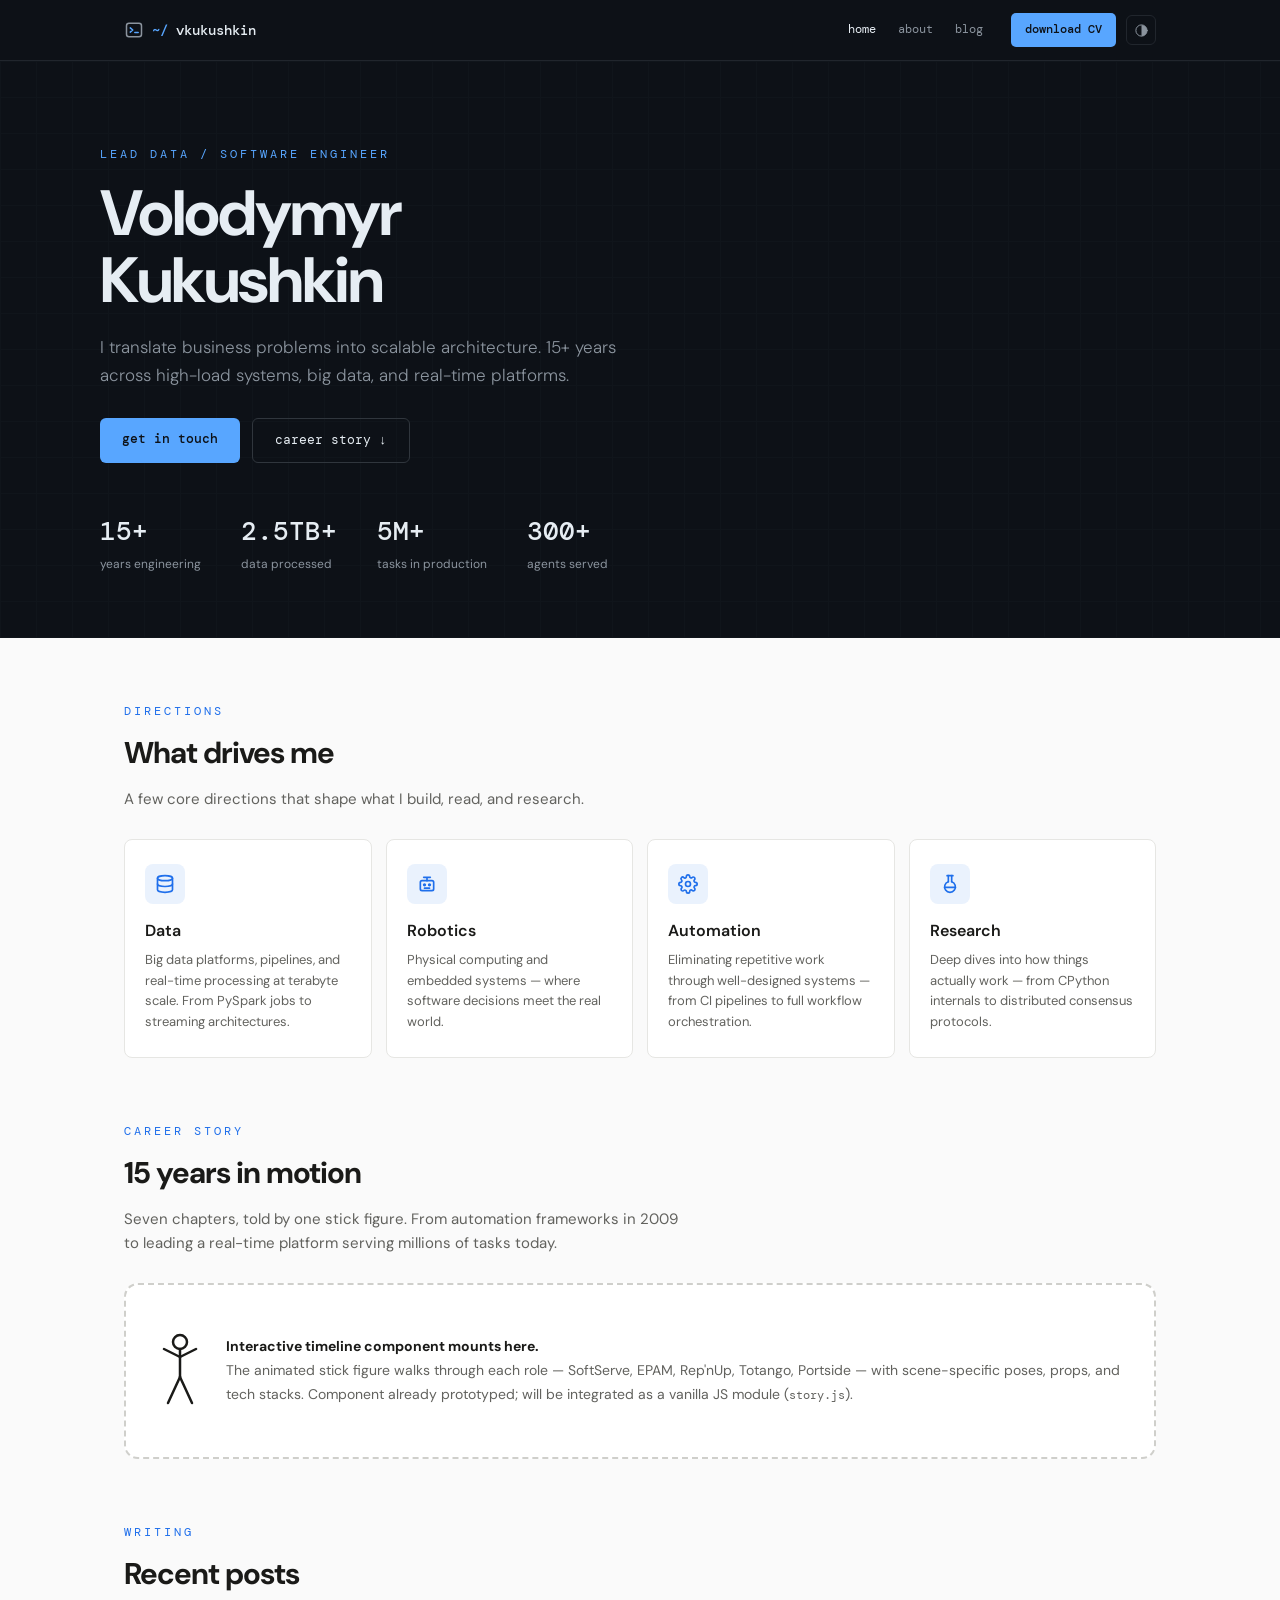
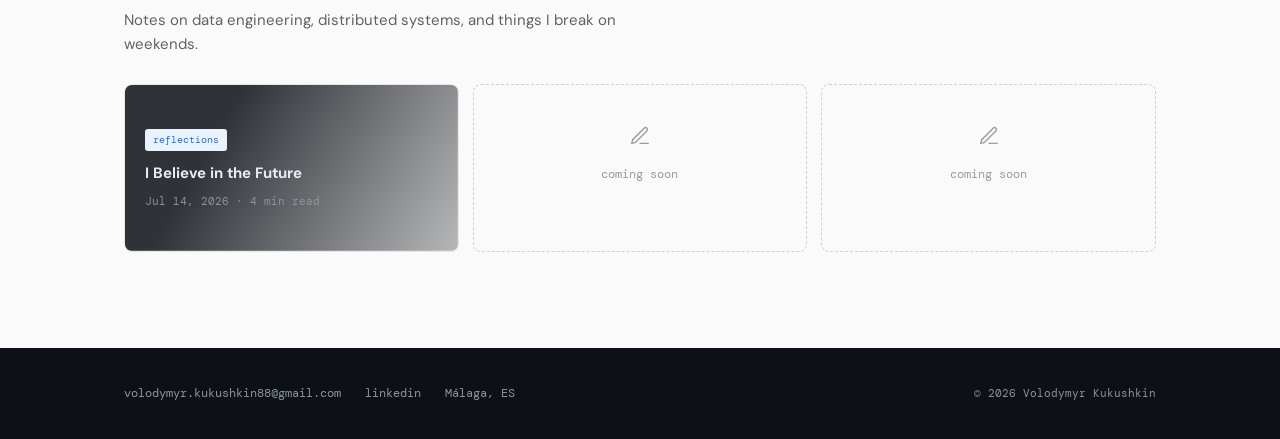
==== index.html @ 507f5af5 "make theme changing dynamical" ====
<!DOCTYPE html>
<html lang="en">
<head>
<meta charset="UTF-8">
<meta name="viewport" content="width=device-width, initial-scale=1.0">
<script src="theme.js"></script>
<title>Volodymyr Kukushkin — Lead Data / Software Engineer</title>
<meta name="description" content="Lead Data / Software Engineer. 15+ years across high-load systems, big data, and real-time platforms. Málaga, Spain.">
<link rel="preconnect" href="https://fonts.googleapis.com">
<link rel="preconnect" href="https://fonts.gstatic.com" crossorigin>
<link href="https://fonts.googleapis.com/css2?family=DM+Mono:wght@400;500&family=DM+Sans:wght@300;400;500;600;700&display=swap" rel="stylesheet">
<link rel="stylesheet" href="styles.css">
</head>
<body>

<nav class="nav">
  <div class="container nav-inner">
    <a class="logo" href="index.html">
      <svg class="logo-mark" width="20" height="20" viewBox="0 0 24 24" fill="none" stroke="currentColor" stroke-width="1.8" stroke-linecap="round" stroke-linejoin="round">
        <rect x="3" y="4" width="18" height="16" rx="3"/>
        <path d="M7.5 9.5l3 2.5-3 2.5"/>
        <path d="M13 15h4"/>
      </svg>
      <span class="tilde">~/</span>vkukushkin</a>
    <div class="nav-links">
      <a href="index.html" class="active">home</a>
      <a href="about.html">about</a>
      <a href="blog/index.html">blog</a>
    </div>
    <div class="nav-end">
      <a class="nav-cta" href="assets/Volodymyr_Kukushkin_CV.pdf" download>download CV</a>
      <button class="theme-toggle" id="themeToggle" type="button" aria-label="Toggle color theme" title="Switch theme">
        <svg width="15" height="15" viewBox="0 0 24 24" fill="none" stroke="currentColor" stroke-width="1.6" stroke-linecap="round" stroke-linejoin="round"><circle cx="12" cy="12" r="9"/><path d="M12 3a9 9 0 0 1 0 18z" fill="currentColor" stroke="none"/></svg>
      </button>
    </div>
  </div>
</nav>

<header class="hero">
  <div class="container hero-inner">
    <div class="hero-kicker">LEAD DATA / SOFTWARE ENGINEER</div>
    <h1>Volodymyr<br>Kukushkin</h1>
    <p class="thesis">I translate business problems into scalable architecture. 15+ years across high-load systems, big data, and real-time platforms.</p>
    <div class="hero-ctas">
      <a class="btn btn-primary" href="mailto:volodymyr.kukushkin88@gmail.com">get in touch</a>
      <a class="btn btn-ghost" href="#story">career story ↓</a>
    </div>
    <div class="hero-stats">
      <div class="stat"><div class="n">15+</div><div class="l">years engineering</div></div>
      <div class="stat"><div class="n">2.5TB+</div><div class="l">data processed</div></div>
      <div class="stat"><div class="n">5M+</div><div class="l">tasks in production</div></div>
      <div class="stat"><div class="n">300+</div><div class="l">agents served</div></div>
    </div>
  </div>
</header>

<section class="section">
  <div class="container">
    <div class="kicker reveal">DIRECTIONS</div>
    <h2 class="reveal">What drives me</h2>
    <p class="lede reveal">A few core directions that shape what I build, read, and research.</p>
    <div class="grid">
      <div class="card reveal">
        <div class="icon">
          <svg width="20" height="20" viewBox="0 0 24 24" fill="none" stroke="currentColor" stroke-width="2" stroke-linecap="round" stroke-linejoin="round"><ellipse cx="12" cy="5" rx="9" ry="3"/><path d="M3 5v14a9 3 0 0 0 18 0V5"/><path d="M3 12a9 3 0 0 0 18 0"/></svg>
        </div>
        <h3>Data</h3>
        <p>Big data platforms, pipelines, and real-time processing at terabyte scale. From PySpark jobs to streaming architectures.</p>
      </div>
      <div class="card reveal">
        <div class="icon">
          <svg width="20" height="20" viewBox="0 0 24 24" fill="none" stroke="currentColor" stroke-width="2" stroke-linecap="round" stroke-linejoin="round"><rect x="4" y="8" width="16" height="12" rx="2"/><path d="M12 8V4M8 4h8"/><circle cx="9" cy="13" r="1"/><circle cx="15" cy="13" r="1"/><path d="M9 17h6"/></svg>
        </div>
        <h3>Robotics</h3>
        <p>Physical computing and embedded systems — where software decisions meet the real world.</p>
      </div>
      <div class="card reveal">
        <div class="icon">
          <svg width="20" height="20" viewBox="0 0 24 24" fill="none" stroke="currentColor" stroke-width="2" stroke-linecap="round" stroke-linejoin="round"><circle cx="12" cy="12" r="3"/><path d="M19.4 15a1.65 1.65 0 0 0 .33 1.82l.06.06a2 2 0 1 1-2.83 2.83l-.06-.06a1.65 1.65 0 0 0-1.82-.33 1.65 1.65 0 0 0-1 1.51V21a2 2 0 1 1-4 0v-.09A1.65 1.65 0 0 0 9 19.4a1.65 1.65 0 0 0-1.82.33l-.06.06a2 2 0 1 1-2.83-2.83l.06-.06a1.65 1.65 0 0 0 .33-1.82 1.65 1.65 0 0 0-1.51-1H3a2 2 0 1 1 0-4h.09A1.65 1.65 0 0 0 4.6 9a1.65 1.65 0 0 0-.33-1.82l-.06-.06a2 2 0 1 1 2.83-2.83l.06.06a1.65 1.65 0 0 0 1.82.33H9a1.65 1.65 0 0 0 1-1.51V3a2 2 0 1 1 4 0v.09a1.65 1.65 0 0 0 1 1.51 1.65 1.65 0 0 0 1.82-.33l.06-.06a2 2 0 1 1 2.83 2.83l-.06.06a1.65 1.65 0 0 0-.33 1.82V9a1.65 1.65 0 0 0 1.51 1H21a2 2 0 1 1 0 4h-.09a1.65 1.65 0 0 0-1.51 1z"/></svg>
        </div>
        <h3>Automation</h3>
        <p>Eliminating repetitive work through well-designed systems — from CI pipelines to full workflow orchestration.</p>
      </div>
      <div class="card reveal">
        <div class="icon">
          <svg width="20" height="20" viewBox="0 0 24 24" fill="none" stroke="currentColor" stroke-width="2" stroke-linecap="round" stroke-linejoin="round"><path d="M10 2v7.31"/><path d="M14 9.3V2"/><path d="M8.5 2h7"/><path d="M14 9.3a6.5 6.5 0 1 1-4 0"/><path d="M5.52 16h12.96"/></svg>
        </div>
        <h3>Research</h3>
        <p>Deep dives into how things actually work — from CPython internals to distributed consensus protocols.</p>
      </div>
    </div>
  </div>
</section>

<section class="section tight" id="story">
  <div class="container">
    <div class="kicker reveal">CAREER STORY</div>
    <h2 class="reveal">15 years in motion</h2>
    <p class="lede reveal">Seven chapters, told by one stick figure. From automation frameworks in 2009 to leading a real-time platform serving millions of tasks today.</p>
    <div class="story-slot reveal">
      <svg width="44" height="76" viewBox="0 0 44 76" style="flex-shrink:0">
        <circle cx="22" cy="9" r="7" fill="none" stroke="#1a1a18" stroke-width="2.5"/>
        <line x1="22" y1="16" x2="22" y2="44" stroke="#1a1a18" stroke-width="2.5" stroke-linecap="round"/>
        <line x1="22" y1="24" x2="6" y2="16" stroke="#1a1a18" stroke-width="2.5" stroke-linecap="round"/>
        <line x1="22" y1="24" x2="38" y2="16" stroke="#1a1a18" stroke-width="2.5" stroke-linecap="round"/>
        <line x1="22" y1="44" x2="10" y2="70" stroke="#1a1a18" stroke-width="2.5" stroke-linecap="round"/>
        <line x1="22" y1="44" x2="34" y2="70" stroke="#1a1a18" stroke-width="2.5" stroke-linecap="round"/>
      </svg>
      <div class="note">
        <strong>Interactive timeline component mounts here.</strong><br>
        The animated stick figure walks through each role — SoftServe, EPAM, Rep'nUp, Totango, Portside — with scene-specific poses, props, and tech stacks. Component already prototyped; will be integrated as a vanilla JS module (<span style="font-family:var(--mono);font-size:12px">story.js</span>).
      </div>
    </div>
  </div>
</section>

<section class="section tight">
  <div class="container">
    <div class="kicker reveal">WRITING</div>
    <h2 class="reveal">Recent posts</h2>
    <p class="lede reveal">Notes on data engineering, distributed systems, and things I break on weekends.</p>
    <div class="blog-grid">
      <a class="blog-card real banner reveal" href="blog/i-believe-in-the-future/index.html"
         style="--card-img-blue:url('blog/i-believe-in-the-future/terminal_blue_evolution_banner_header.png'); --card-img-silver:url('blog/i-believe-in-the-future/code_evolution_banner_header.png')">
        <span class="blog-tag">reflections</span>
        <h3>I Believe in the Future</h3>
        <div class="date">Jul 14, 2026 · 4 min read</div>
      </a>
      <div class="blog-card reveal">
        <svg width="22" height="22" viewBox="0 0 24 24" fill="none" stroke="currentColor" stroke-width="1.5" stroke-linecap="round"><path d="M12 20h9"/><path d="M16.5 3.5a2.12 2.12 0 0 1 3 3L7 19l-4 1 1-4Z"/></svg>
        <div class="soon">coming soon</div>
      </div>
      <div class="blog-card reveal">
        <svg width="22" height="22" viewBox="0 0 24 24" fill="none" stroke="currentColor" stroke-width="1.5" stroke-linecap="round"><path d="M12 20h9"/><path d="M16.5 3.5a2.12 2.12 0 0 1 3 3L7 19l-4 1 1-4Z"/></svg>
        <div class="soon">coming soon</div>
      </div>
    </div>
  </div>
</section>

<footer class="footer">
  <div class="container footer-inner">
    <a href="mailto:volodymyr.kukushkin88@gmail.com">volodymyr.kukushkin88@gmail.com</a>
    <a href="https://www.linkedin.com/in/volodymyr-kukushkin-88" target="_blank" rel="noopener">linkedin</a>
    <span>Málaga, ES</span>
    <span class="copy">© 2026 Volodymyr Kukushkin</span>
  </div>
</footer>

<script>
const io = new IntersectionObserver(entries => {
  entries.forEach(e => { if (e.isIntersecting) { e.target.classList.add('in'); io.unobserve(e.target); } });
}, { threshold: 0.12 });
document.querySelectorAll('.reveal').forEach(el => io.observe(el));
document.getElementById('themeToggle').addEventListener('click', function () {
  var n = document.documentElement.getAttribute('data-theme') === 'silver' ? 'dark' : 'silver';
  document.documentElement.setAttribute('data-theme', n);
  try { localStorage.setItem('theme', n); } catch (e) {}
});
</script>

</body>
</html>
---- styles.css ----
/* ============================================
   vkukushkin.dev — Design System
   Fonts: DM Mono (labels/code) + DM Sans (body)
   Aesthetic: terminal-dark hero, clean light body
   ============================================ */

:root {
  --ink: #0d1117;          /* dark surface (hero, nav, footer) */
  --ink-2: #161b22;        /* dark surface raised */
  --ink-border: #21262d;
  --paper: #fafafa;        /* light page bg */
  --card: #ffffff;
  --line: #e6e6e3;
  --line-strong: #cfcfcb;
  --text: #1a1a18;
  --text-2: #62625e;
  --text-3: #9c9c96;
  --text-inv: #e6edf3;
  --text-inv-2: #8b949e;
  --accent: #58a6ff;       /* terminal blue */
  --accent-dark: #1f6feb;
  --accent-soft: #eaf2fd;  /* accent tint (tags, icons) */
  --mono: 'DM Mono', ui-monospace, monospace;
  --sans: 'DM Sans', system-ui, sans-serif;
  --radius: 8px;
  --radius-lg: 14px;
  --maxw: 1080px;
}

/* ============================================
   SILVER theme — same layout, platinum/graphite
   palette. Toggled via data-theme="silver" on <html>.
   Only color values change here; a few structural
   tweaks (hero glow, card top border) live in the
   [data-theme="silver"] rules further down.
   ============================================ */
:root[data-theme="silver"] {
  --ink: #e8eaee;          /* silver surface (hero, nav, footer) */
  --ink-2: #dde0e6;        /* silver raised / grid lines */
  --ink-border: #cfd3da;
  --paper: #f4f5f7;        /* platinum page bg */
  --card: #ffffff;
  --line: #cfd3da;
  --line-strong: #cfd3da;
  --text: #24282f;         /* graphite */
  --text-2: #5a616c;
  --text-3: #9aa0aa;
  --text-inv: #24282f;     /* text on the (now light) hero/nav */
  --text-inv-2: #5a616c;
  --accent: #3d4450;       /* dark steel */
  --accent-dark: #3d4450;
  --accent-soft: #eceef2;
}

* { box-sizing: border-box; margin: 0; padding: 0; }

html { scroll-behavior: smooth; }

body {
  font-family: var(--sans);
  background: var(--paper);
  color: var(--text);
  line-height: 1.6;
  -webkit-font-smoothing: antialiased;
}

.container { max-width: var(--maxw); margin: 0 auto; padding: 0 24px; }

/* ---------- Nav ---------- */
.nav {
  background: var(--ink);
  border-bottom: 1px solid var(--ink-border);
  position: sticky;
  top: 0;
  z-index: 100;
}

.nav-inner {
  display: flex;
  align-items: center;
  gap: 28px;
  height: 60px;
}

.logo {
  display: inline-flex;
  align-items: center;
  gap: 8px;
  font-family: var(--mono);
  font-size: 14px;
  font-weight: 500;
  color: var(--text-inv);
  text-decoration: none;
}

.logo .tilde { color: var(--accent); }

.logo-mark {
  flex-shrink: 0;
  color: var(--accent);
}

.logo-mark rect { color: var(--text-inv-2); }

.nav-links {
  display: flex;
  gap: 22px;
  margin-left: auto;
}

.nav-links a {
  font-family: var(--mono);
  font-size: 12px;
  color: var(--text-inv-2);
  text-decoration: none;
  transition: color 0.15s;
}

.nav-links a:hover, .nav-links a.active { color: var(--text-inv); }

.nav-cta {
  font-family: var(--mono);
  font-size: 12px;
  font-weight: 500;
  color: var(--ink);
  background: var(--accent);
  padding: 7px 14px;
  border-radius: 5px;
  text-decoration: none;
  transition: background 0.15s;
}

.nav-cta:hover { background: #79b8ff; }

/* ---------- Hero ---------- */
.hero {
  background: var(--ink);
  position: relative;
  overflow: hidden;
}

.hero::before {
  content: '';
  position: absolute;
  inset: 0;
  background-image:
    linear-gradient(var(--ink-2) 1px, transparent 1px),
    linear-gradient(90deg, var(--ink-2) 1px, transparent 1px);
  background-size: 36px 36px;
  opacity: 0.4;
}

.hero-inner {
  position: relative;
  padding: 84px 0 64px;
}

.hero-kicker {
  font-family: var(--mono);
  font-size: 12px;
  letter-spacing: 3px;
  color: var(--accent);
}

.hero h1 {
  font-size: clamp(40px, 7vw, 64px);
  font-weight: 700;
  color: var(--text-inv);
  letter-spacing: -2px;
  line-height: 1.05;
  margin-top: 16px;
}

.hero .thesis {
  font-size: 17px;
  font-weight: 300;
  color: var(--text-inv-2);
  max-width: 520px;
  margin-top: 18px;
  line-height: 1.7;
}

.hero-ctas { display: flex; gap: 12px; margin-top: 28px; flex-wrap: wrap; }

.btn {
  font-family: var(--mono);
  font-size: 13px;
  padding: 11px 22px;
  border-radius: 6px;
  text-decoration: none;
  transition: all 0.15s;
  display: inline-block;
}

.btn-primary { background: var(--accent); color: var(--ink); font-weight: 500; }
.btn-primary:hover { background: #79b8ff; }
.btn-ghost { border: 1px solid #30363d; color: var(--text-inv); }
.btn-ghost:hover { border-color: var(--accent); color: var(--accent); }

.hero-stats {
  display: flex;
  gap: 40px;
  margin-top: 48px;
  flex-wrap: wrap;
}

.stat .n {
  font-family: var(--mono);
  font-size: 26px;
  font-weight: 500;
  color: var(--text-inv);
}

.stat .l {
  font-size: 12px;
  color: var(--text-inv-2);
  margin-top: 2px;
}

/* ---------- Sections ---------- */
.section { padding: 64px 0; }
.section.tight { padding-top: 0; }

.kicker {
  font-family: var(--mono);
  font-size: 12px;
  letter-spacing: 3px;
  color: var(--accent-dark);
}

.section h2 {
  font-size: 30px;
  font-weight: 700;
  letter-spacing: -1px;
  margin-top: 8px;
}

.section .lede {
  font-size: 15px;
  color: var(--text-2);
  margin-top: 10px;
  max-width: 560px;
}

/* ---------- Interest cards ---------- */
.grid {
  display: grid;
  grid-template-columns: repeat(auto-fit, minmax(220px, 1fr));
  gap: 14px;
  margin-top: 28px;
}

.card {
  background: var(--card);
  border: 1px solid var(--line);
  border-radius: var(--radius);
  padding: 24px 20px;
  transition: border-color 0.15s, transform 0.15s;
}

.card:hover { border-color: var(--accent-dark); transform: translateY(-2px); }

.card .icon {
  width: 40px; height: 40px;
  border-radius: 8px;
  background: var(--accent-soft);
  display: flex; align-items: center; justify-content: center;
  color: var(--accent-dark);
}

.card h3 { font-size: 16px; font-weight: 600; margin-top: 14px; }
.card p { font-size: 13px; color: var(--text-2); margin-top: 6px; line-height: 1.6; }

/* ---------- Career story placeholder ---------- */
.story-slot {
  margin-top: 28px;
  border: 2px dashed var(--line-strong);
  border-radius: var(--radius-lg);
  padding: 48px 32px;
  display: flex;
  align-items: center;
  gap: 24px;
  background: var(--card);
}

.story-slot .note { font-size: 14px; color: var(--text-2); line-height: 1.7; }
.story-slot .note strong { color: var(--text); }

/* ---------- Blog cards ---------- */
.blog-grid {
  display: grid;
  grid-template-columns: repeat(auto-fit, minmax(240px, 1fr));
  gap: 14px;
  margin-top: 28px;
}

.blog-card {
  border: 1px dashed var(--line-strong);
  border-radius: var(--radius);
  padding: 40px 20px;
  text-align: center;
  color: var(--text-3);
}

.blog-card .soon {
  font-family: var(--mono);
  font-size: 12px;
  margin-top: 10px;
}

.blog-card.real {
  border-style: solid;
  border-color: var(--line);
  background: var(--card);
  text-align: left;
  cursor: pointer;
  transition: border-color 0.15s;
}

.blog-card.real:hover { border-color: var(--accent-dark); }

.blog-tag {
  font-family: var(--mono);
  font-size: 10px;
  color: var(--accent-dark);
  background: var(--accent-soft);
  padding: 3px 8px;
  border-radius: 3px;
  display: inline-block;
}

.blog-card.real h3 { font-size: 15px; color: var(--text); margin-top: 10px; }
.blog-card.real .date { font-family: var(--mono); font-size: 11px; margin-top: 8px; }

/* ---------- About page ---------- */
.about-hero { padding: 64px 0 32px; }
.about-hero h1 { font-size: 40px; font-weight: 700; letter-spacing: -1.5px; }

.about-grid {
  display: grid;
  grid-template-columns: 2fr 1fr;
  gap: 40px;
  margin-top: 32px;
}

@media (max-width: 720px) { .about-grid { grid-template-columns: 1fr; } }

.about-text { font-size: 15px; color: var(--text-2); line-height: 1.8; }
.about-text .placeholder {
  border: 2px dashed var(--line-strong);
  border-radius: var(--radius);
  padding: 32px;
  font-family: var(--mono);
  font-size: 13px;
  color: var(--text-3);
  text-align: center;
}

.side-block { margin-bottom: 28px; }
.side-block h3 {
  font-family: var(--mono);
  font-size: 12px;
  letter-spacing: 2px;
  color: var(--text-3);
  font-weight: 500;
}
.side-block .rows { margin-top: 12px; display: flex; flex-direction: column; gap: 8px; }
.side-row { display: flex; justify-content: space-between; font-size: 13px; }
.side-row .k { color: var(--text-2); }
.side-row .v { font-family: var(--mono); font-size: 12px; color: var(--text); }

/* ---------- Blog post page ---------- */
.post-hero { padding: 56px 0 8px; max-width: 780px; }

.post-back {
  font-family: var(--mono);
  font-size: 12px;
  color: var(--text-3);
  text-decoration: none;
}
.post-back:hover { color: var(--accent-dark); }

.post-meta {
  display: flex;
  align-items: center;
  gap: 12px;
  margin-top: 28px;
}

.post-date {
  font-family: var(--mono);
  font-size: 12px;
  color: var(--text-3);
}

.post-hero h1 {
  font-size: clamp(30px, 5vw, 42px);
  font-weight: 700;
  letter-spacing: -1.5px;
  line-height: 1.1;
  margin-top: 14px;
}

.post-banner {
  max-width: 780px;
  padding-top: 28px;
}

.post-banner img {
  display: block;
  width: 100%;
  border: 1px solid var(--line);
  border-radius: var(--radius-lg);
}

/* Show the banner that matches the active theme (default = terminal/blue). */
.post-banner .banner-silver { display: none; }
:root[data-theme="silver"] .post-banner .banner-blue { display: none; }
:root[data-theme="silver"] .post-banner .banner-silver { display: block; }

.post-body {
  max-width: 780px;
  padding-top: 24px;
  padding-bottom: 64px;
}

.post-body p {
  font-size: 16px;
  line-height: 1.85;
  color: var(--text-2);
  margin-top: 20px;
}

.post-body p:first-child { margin-top: 0; }

a.blog-card.real { display: block; text-decoration: none; }

/* Post card with a banner background. The image URLs are supplied per-post
   via inline --card-img-blue / --card-img-silver custom properties, so this
   rule stays post-agnostic. Default = terminal/blue theme (dark overlay,
   light text); silver theme swaps to the light banner + dark text. */
.blog-card.real.banner {
  background-size: cover;
  background-position: center;
  background-image:
    linear-gradient(120deg, rgba(13,17,23,0.86) 28%, rgba(13,17,23,0.30) 100%),
    var(--card-img-blue);
}

.blog-card.real.banner h3 { color: var(--text-inv); }
.blog-card.real.banner .date { color: var(--text-inv-2); }

:root[data-theme="silver"] .blog-card.real.banner {
  background-image:
    linear-gradient(120deg, rgba(255,255,255,0.92) 30%, rgba(255,255,255,0.45) 100%),
    var(--card-img-silver);
}

:root[data-theme="silver"] .blog-card.real.banner h3 { color: var(--text); }
:root[data-theme="silver"] .blog-card.real.banner .date { color: var(--text-3); }

/* ---------- Footer ---------- */
.footer {
  background: var(--ink);
  padding: 36px 0;
  margin-top: 32px;
}

.footer-inner {
  display: flex;
  align-items: center;
  gap: 24px;
  flex-wrap: wrap;
}

.footer a, .footer span {
  font-family: var(--mono);
  font-size: 12px;
  color: var(--text-inv-2);
  text-decoration: none;
}

.footer a:hover { color: var(--accent); }

.footer .copy { margin-left: auto; font-size: 11px; }

/* ---------- Reveal animation ---------- */
.reveal { opacity: 0; transform: translateY(16px); transition: opacity 0.6s, transform 0.6s; }
.reveal.in { opacity: 1; transform: none; }

/* ---------- Theme toggle ---------- */
.nav-end { display: flex; align-items: center; gap: 10px; }

.theme-toggle {
  width: 30px;
  height: 30px;
  border: 1px solid var(--ink-border);
  border-radius: 6px;
  background: transparent;
  color: var(--text-inv-2);
  display: inline-flex;
  align-items: center;
  justify-content: center;
  cursor: pointer;
  transition: color 0.15s, border-color 0.15s;
}

.theme-toggle:hover { color: var(--text-inv); border-color: var(--accent); }

/* ---------- Silver theme — structural tweaks ---------- */
:root[data-theme="silver"] .nav {
  background: rgba(244, 245, 247, 0.92);
  backdrop-filter: blur(8px);
}

:root[data-theme="silver"] .hero {
  background: linear-gradient(160deg, var(--ink) 0%, var(--paper) 70%);
  border-bottom: 1px solid var(--ink-border);
}

:root[data-theme="silver"] .hero::after {
  content: '';
  position: absolute;
  top: -120px;
  right: -80px;
  width: 420px;
  height: 420px;
  border-radius: 50%;
  background: radial-gradient(circle, rgba(255,255,255,0.9) 0%, rgba(255,255,255,0) 65%);
  pointer-events: none;
}

:root[data-theme="silver"] .card { border-top: 3px solid var(--ink-2); }
:root[data-theme="silver"] .card:hover { box-shadow: 0 8px 24px rgba(36, 40, 47, 0.06); }

:root[data-theme="silver"] .blog-card { background: rgba(255, 255, 255, 0.5); }

:root[data-theme="silver"] .btn-ghost {
  border-color: var(--ink-border);
  background: rgba(255, 255, 255, 0.6);
}

:root[data-theme="silver"] .nav-cta:hover,
:root[data-theme="silver"] .btn-primary:hover { background: #4d5563; }

:root[data-theme="silver"] .footer { border-top: 1px solid var(--ink-border); }
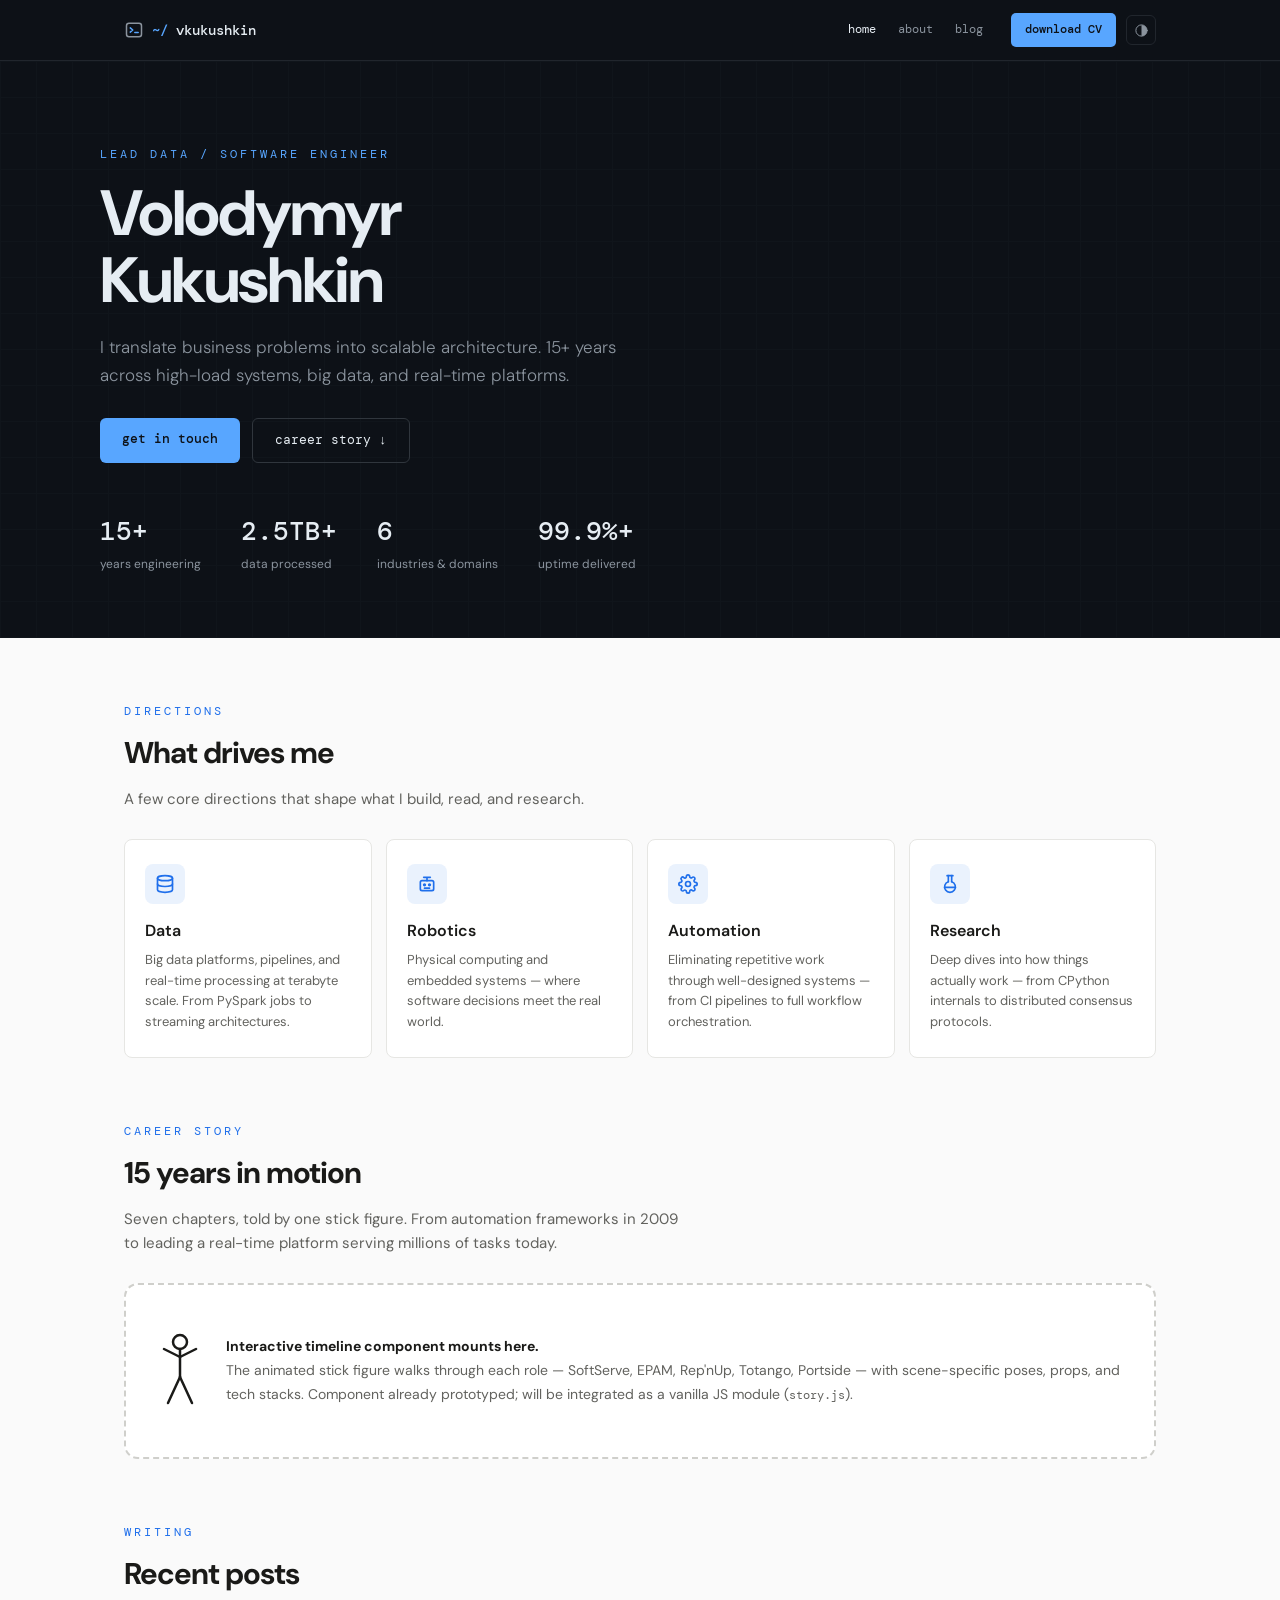
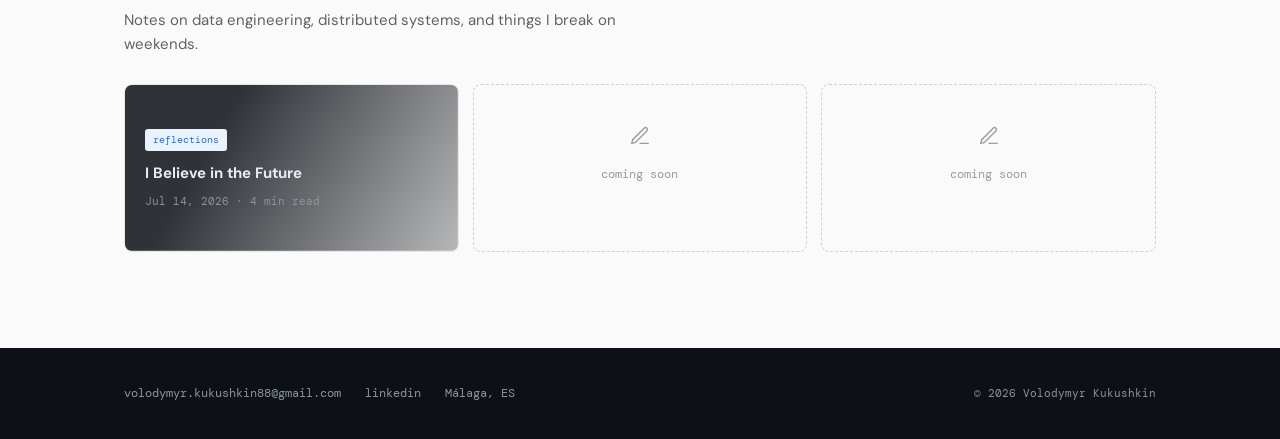
==== commit 8e1452d1: "Updated about" ====
--- a/index.html
+++ b/index.html
@@ -28,7 +28,7 @@
       <a href="blog/index.html">blog</a>
     </div>
     <div class="nav-end">
-      <a class="nav-cta" href="assets/Volodymyr_Kukushkin_CV.pdf" download>download CV</a>
+      <a class="nav-cta" href="cv/Volodymyr_Kukushkin_CV.pdf" download>download CV</a>
       <button class="theme-toggle" id="themeToggle" type="button" aria-label="Toggle color theme" title="Switch theme">
         <svg width="15" height="15" viewBox="0 0 24 24" fill="none" stroke="currentColor" stroke-width="1.6" stroke-linecap="round" stroke-linejoin="round"><circle cx="12" cy="12" r="9"/><path d="M12 3a9 9 0 0 1 0 18z" fill="currentColor" stroke="none"/></svg>
       </button>
@@ -48,8 +48,8 @@
     <div class="hero-stats">
       <div class="stat"><div class="n">15+</div><div class="l">years engineering</div></div>
       <div class="stat"><div class="n">2.5TB+</div><div class="l">data processed</div></div>
-      <div class="stat"><div class="n">5M+</div><div class="l">tasks in production</div></div>
-      <div class="stat"><div class="n">300+</div><div class="l">agents served</div></div>
+      <div class="stat"><div class="n">6</div><div class="l">industries & domains</div></div>
+      <div class="stat"><div class="n">99.9%+</div><div class="l">uptime delivered</div></div>
     </div>
   </div>
 </header>
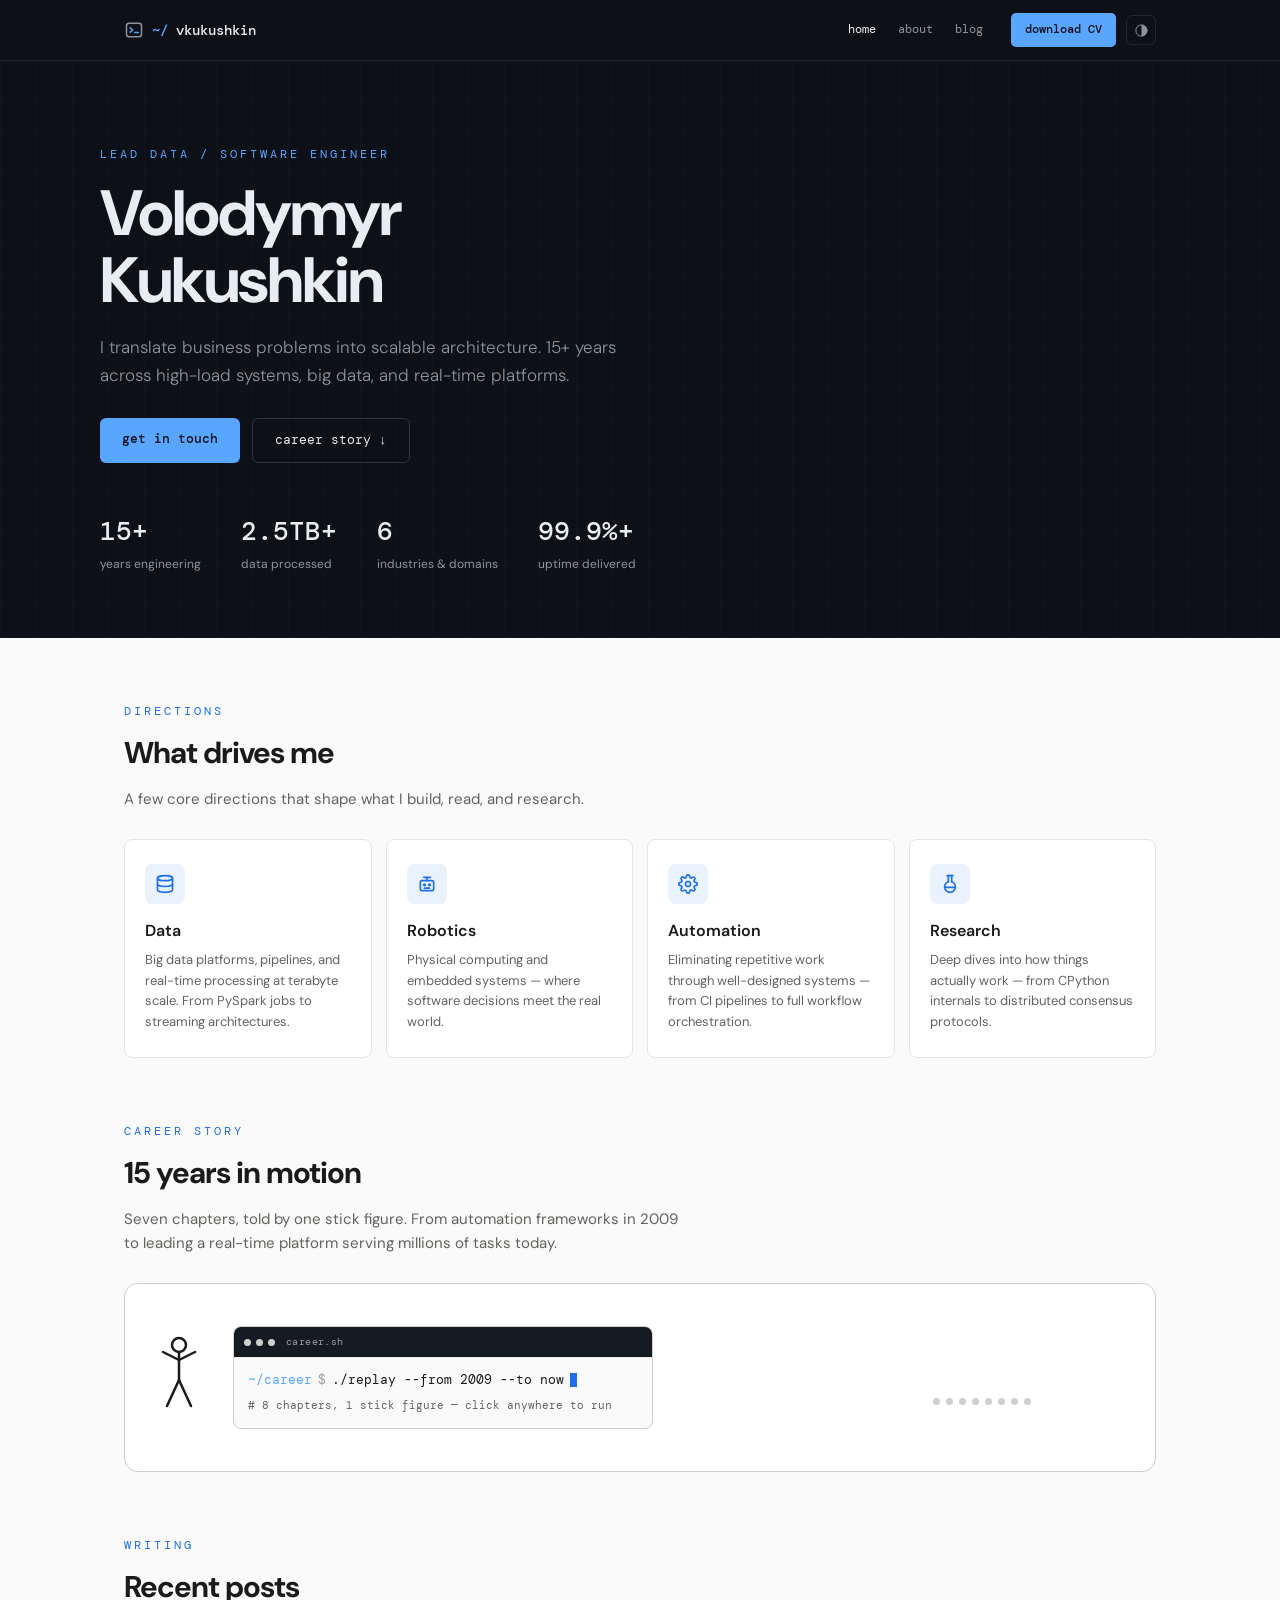
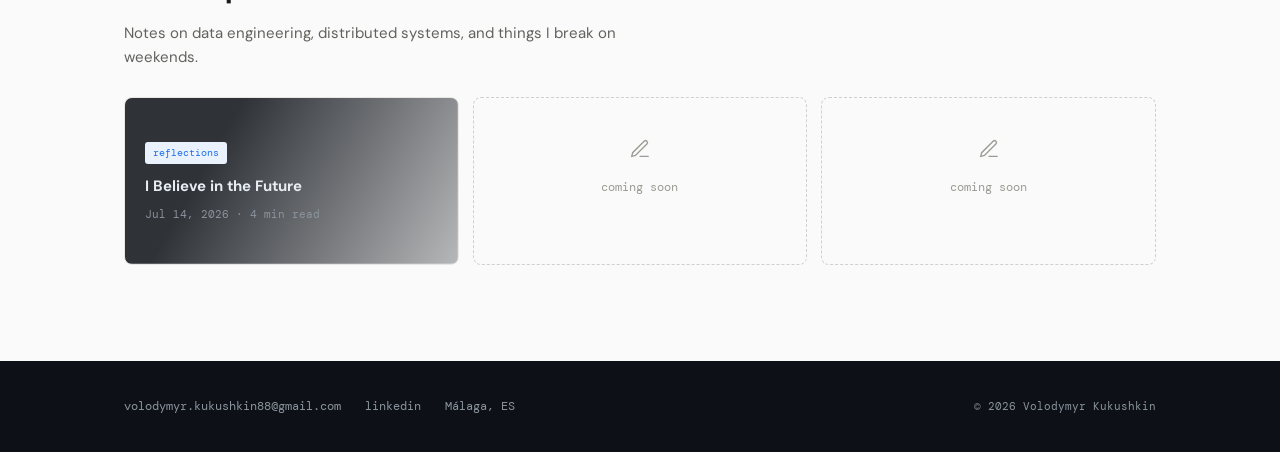
==== commit 1e46473f: "Added about" ====
--- a/index.html
+++ b/index.html
@@ -97,18 +97,95 @@
     <div class="kicker reveal">CAREER STORY</div>
     <h2 class="reveal">15 years in motion</h2>
     <p class="lede reveal">Seven chapters, told by one stick figure. From automation frameworks in 2009 to leading a real-time platform serving millions of tasks today.</p>
-    <div class="story-slot reveal">
-      <svg width="44" height="76" viewBox="0 0 44 76" style="flex-shrink:0">
-        <circle cx="22" cy="9" r="7" fill="none" stroke="#1a1a18" stroke-width="2.5"/>
-        <line x1="22" y1="16" x2="22" y2="44" stroke="#1a1a18" stroke-width="2.5" stroke-linecap="round"/>
-        <line x1="22" y1="24" x2="6" y2="16" stroke="#1a1a18" stroke-width="2.5" stroke-linecap="round"/>
-        <line x1="22" y1="24" x2="38" y2="16" stroke="#1a1a18" stroke-width="2.5" stroke-linecap="round"/>
-        <line x1="22" y1="44" x2="10" y2="70" stroke="#1a1a18" stroke-width="2.5" stroke-linecap="round"/>
-        <line x1="22" y1="44" x2="34" y2="70" stroke="#1a1a18" stroke-width="2.5" stroke-linecap="round"/>
-      </svg>
-      <div class="note">
-        <strong>Interactive timeline component mounts here.</strong><br>
-        The animated stick figure walks through each role — SoftServe, EPAM, Rep'nUp, Totango, Portside — with scene-specific poses, props, and tech stacks. Component already prototyped; will be integrated as a vanilla JS module (<span style="font-family:var(--mono);font-size:12px">story.js</span>).
+    <div class="story-stage reveal" id="storyStage">
+      <div class="story-overlay" id="storyOverlay">
+        <div class="story-term">
+          <div class="story-term-bar">
+            <span class="dot"></span><span class="dot"></span><span class="dot"></span>
+            <span class="story-term-title">career.sh</span>
+          </div>
+          <div class="story-term-body">
+            <div class="story-term-line">
+              <span class="story-term-prompt">~/career</span>
+              <span class="story-term-sig">$</span>
+              <span class="story-term-cmd">./replay --from 2009 --to now</span><span class="story-caret"></span>
+            </div>
+            <div class="story-term-out"># 8 chapters, 1 stick figure — click anywhere to run</div>
+          </div>
+        </div>
+      </div>
+
+      <div class="story-figure-wrap" id="storyFigureWrap">
+        <svg class="story-figure" width="44" height="76" viewBox="0 0 44 76">
+          <circle class="fig-head" cx="22" cy="9" r="7" fill="none" stroke="currentColor" stroke-width="2.5"/>
+          <line class="fig-spine" x1="22" y1="16" x2="22" y2="44" stroke="currentColor" stroke-width="2.5" stroke-linecap="round"/>
+          <line class="fig-arm-l" x1="22" y1="24" x2="6" y2="16" stroke="currentColor" stroke-width="2.5" stroke-linecap="round"/>
+          <line class="fig-arm-r" x1="22" y1="24" x2="38" y2="16" stroke="currentColor" stroke-width="2.5" stroke-linecap="round"/>
+          <line class="fig-leg-l" x1="22" y1="44" x2="10" y2="70" stroke="currentColor" stroke-width="2.5" stroke-linecap="round"/>
+          <line class="fig-leg-r" x1="22" y1="44" x2="34" y2="70" stroke="currentColor" stroke-width="2.5" stroke-linecap="round"/>
+        </svg>
+      </div>
+
+      <div class="story-props">
+        <svg class="story-prop" data-scene="0" viewBox="0 0 100 76">
+          <rect x="8" y="34" width="36" height="22" rx="2" fill="none" stroke="currentColor" stroke-width="2"/>
+          <path d="M12 40h28M12 46h20M12 52h24" stroke="currentColor" stroke-width="1.6" stroke-linecap="round"/>
+          <path d="M50 30c10-6 22-6 32 0M50 40c12-6 24-6 36 0M50 50c14-6 26-6 40 0" fill="none" stroke="currentColor" stroke-width="1.6" stroke-linecap="round" opacity="0.7"/>
+        </svg>
+        <svg class="story-prop" data-scene="1" viewBox="0 0 100 76">
+          <rect x="10" y="14" width="18" height="48" rx="2" fill="none" stroke="currentColor" stroke-width="2"/>
+          <line x1="10" y1="24" x2="28" y2="24" stroke="currentColor" stroke-width="1.4"/>
+          <line x1="10" y1="34" x2="28" y2="34" stroke="currentColor" stroke-width="1.4"/>
+          <path d="M40 50 L52 26 L64 44 L76 18 L90 34" fill="none" stroke="currentColor" stroke-width="2" stroke-linecap="round" stroke-linejoin="round"/>
+          <text x="60" y="66" font-family="var(--mono)" font-size="10" fill="currentColor">&lt;2ms</text>
+        </svg>
+        <svg class="story-prop" data-scene="2" viewBox="0 0 100 76">
+          <rect x="8" y="16" width="84" height="40" rx="3" fill="none" stroke="currentColor" stroke-width="2"/>
+          <rect x="16" y="24" width="16" height="24" fill="none" stroke="currentColor" stroke-width="1.6"/>
+          <rect x="36" y="30" width="16" height="18" fill="none" stroke="currentColor" stroke-width="1.6"/>
+          <rect x="56" y="20" width="16" height="28" fill="none" stroke="currentColor" stroke-width="1.6"/>
+          <line x1="30" y1="12" x2="24" y2="20" stroke="currentColor" stroke-width="1.6" stroke-linecap="round"/>
+          <text x="8" y="68" font-family="var(--mono)" font-size="9" fill="currentColor">lustre / gpfs</text>
+        </svg>
+        <svg class="story-prop" data-scene="3" viewBox="0 0 100 76">
+          <circle cx="20" cy="24" r="12" fill="none" stroke="currentColor" stroke-width="2"/>
+          <path d="M12 24a8 8 0 0 1 16 0" stroke="currentColor" stroke-width="1.6" fill="none"/>
+          <circle cx="16" cy="20" r="1.6" fill="currentColor"/>
+          <circle cx="24" cy="20" r="1.6" fill="currentColor"/>
+          <rect x="46" y="10" width="18" height="14" rx="7" fill="none" stroke="currentColor" stroke-width="1.8"/>
+          <rect x="72" y="26" width="18" height="14" rx="7" fill="none" stroke="currentColor" stroke-width="1.8"/>
+          <rect x="52" y="46" width="18" height="14" rx="7" fill="none" stroke="currentColor" stroke-width="1.8"/>
+        </svg>
+        <svg class="story-prop" data-scene="4" viewBox="0 0 100 76">
+          <path d="M10 20c8-6 16-6 24 0M10 26c8-6 16-6 24 0M10 32c8-6 16-6 24 0" fill="none" stroke="currentColor" stroke-width="1.6" stroke-linecap="round"/>
+          <ellipse cx="50" cy="52" rx="14" ry="6" fill="none" stroke="currentColor" stroke-width="2"/>
+          <ellipse cx="50" cy="44" rx="14" ry="6" fill="none" stroke="currentColor" stroke-width="2"/>
+          <ellipse cx="50" cy="36" rx="14" ry="6" fill="none" stroke="currentColor" stroke-width="2"/>
+          <path d="M78 54 L88 32 L84 32 L94 12" fill="none" stroke="currentColor" stroke-width="2" stroke-linecap="round" stroke-linejoin="round"/>
+          <text x="66" y="66" font-family="var(--mono)" font-size="9" fill="currentColor">TB · spark</text>
+        </svg>
+        <svg class="story-prop" data-scene="5" viewBox="0 0 100 76">
+          <path d="M8 40 L52 24 L60 30 L92 16 L88 22 L60 38 L52 32 L20 46Z" fill="none" stroke="currentColor" stroke-width="2" stroke-linejoin="round"/>
+          <rect x="30" y="50" width="40" height="20" fill="none" stroke="currentColor" stroke-width="1.6"/>
+          <line x1="30" y1="58" x2="70" y2="58" stroke="currentColor" stroke-width="1.2"/>
+          <line x1="42" y1="50" x2="42" y2="70" stroke="currentColor" stroke-width="1.2"/>
+        </svg>
+        <svg class="story-prop" data-scene="6" viewBox="0 0 100 76">
+          <path d="M14 12v10a4 4 0 0 0 4 4h4" fill="none" stroke="currentColor" stroke-width="1.8" stroke-linecap="round"/>
+          <rect x="10" y="6" width="16" height="8" rx="2" fill="none" stroke="currentColor" stroke-width="1.8"/>
+          <rect x="40" y="18" width="52" height="34" rx="2" fill="none" stroke="currentColor" stroke-width="2"/>
+          <path d="M46 44l10-14 8 8 10-16 12 22" fill="none" stroke="currentColor" stroke-width="1.8" stroke-linecap="round" stroke-linejoin="round"/>
+        </svg>
+        <svg class="story-prop" data-scene="7" viewBox="0 0 100 76">
+          <path d="M10 40h20M36 40h16M58 40h10M74 40h6" stroke="currentColor" stroke-width="2" stroke-linecap="round" stroke-dasharray="4 6" opacity="0.8"/>
+          <text x="84" y="44" font-family="var(--mono)" font-size="18" fill="currentColor">?</text>
+        </svg>
+      </div>
+
+      <div class="story-copy">
+        <div class="story-caption" id="storyCaption"></div>
+        <div class="story-dots" id="storyDots"></div>
+        <div class="story-hint">click to stop · esc to reset</div>
       </div>
     </div>
   </div>
@@ -157,6 +234,92 @@
   document.documentElement.setAttribute('data-theme', n);
   try { localStorage.setItem('theme', n); } catch (e) {}
 });
+
+(function () {
+  var scenes = [
+    { company: 'SoftServe', period: '2009–2012', role: 'Python Engineer', scene: 'Automation frameworks, SSH orchestration' },
+    { company: 'EPAM Systems', period: '2012–2016', role: 'Senior Python Engineer', scene: 'High-pressure, low-latency API for Thomson Reuters' },
+    { company: 'EPAM Systems', period: '2016–2017', role: 'Senior Python/JS Engineer', scene: 'Dashboards for heavily-loaded filesystems (Lustre/GPFS)' },
+    { company: "Rep'nUp", period: '2017–2018', role: 'Senior Python Back-End', scene: 'Asyncio ecosystem, AI + social integrations' },
+    { company: 'Totango', period: '2018–2020', role: 'Senior Data / Java Engineer', scene: 'TBs of data, Spark pipelines, streaming' },
+    { company: 'Portside', period: '2020–2023', role: 'Senior → Lead Engineer', scene: 'Aircraft scheduling & optimization from scratch' },
+    { company: 'Portside', period: '2023–now', role: 'Lead Software Engineer', scene: 'Real-time ticketing platform, live dashboards' },
+    { company: 'What’s next', period: '', role: '', scene: 'Still being written.' }
+  ];
+
+  var props = document.querySelectorAll('.story-prop');
+  var captionEl = document.getElementById('storyCaption');
+  var dotsEl = document.getElementById('storyDots');
+  var stage = document.getElementById('storyStage');
+  var overlay = document.getElementById('storyOverlay');
+  var figureWrap = document.getElementById('storyFigureWrap');
+  if (!stage) return;
+
+  scenes.forEach(function (_, i) {
+    var b = document.createElement('button');
+    b.className = 'story-dot';
+    b.type = 'button';
+    b.setAttribute('aria-label', 'Scene ' + (i + 1));
+    b.addEventListener('click', function () { show(i); restart(); });
+    dotsEl.appendChild(b);
+  });
+  var dots = dotsEl.querySelectorAll('.story-dot');
+
+  var idx = 0, timer = null;
+
+  function show(i) {
+    idx = i;
+    props.forEach(function (p) { p.classList.toggle('active', +p.dataset.scene === i); });
+    dots.forEach(function (d, di) { d.classList.toggle('active', di === i); });
+    var s = scenes[i];
+    captionEl.innerHTML = '<strong>' + s.company + (s.period ? ' · ' + s.period : '') + '</strong>' + (s.role ? s.role + ' — ' : '') + s.scene;
+  }
+
+  function next() { show((idx + 1) % scenes.length); }
+
+  function restart() {
+    if (timer) clearInterval(timer);
+    timer = setInterval(next, 3200);
+  }
+
+  var startDelay = null;
+
+  function start() {
+    stage.classList.add('playing');
+    overlay.classList.add('hidden');
+    figureWrap.classList.add('walked-in');
+    show(0);
+    startDelay = setTimeout(restart, 1300);
+  }
+
+  function stop() {
+    if (timer) { clearInterval(timer); timer = null; }
+    if (startDelay) { clearTimeout(startDelay); startDelay = null; }
+    stage.classList.remove('playing');
+    overlay.classList.remove('hidden');
+    figureWrap.classList.remove('walked-in');
+    props.forEach(function (p) { p.classList.remove('active'); });
+    dots.forEach(function (d) { d.classList.remove('active'); });
+    captionEl.innerHTML = '';
+    idx = 0;
+  }
+
+  function toggle() {
+    if (stage.classList.contains('playing')) stop(); else start();
+  }
+
+  stage.addEventListener('click', function (e) {
+    if (e.target.closest('.story-dot')) return;
+    toggle();
+  });
+  stage.setAttribute('tabindex', '0');
+  stage.setAttribute('role', 'button');
+  stage.setAttribute('aria-label', 'Play career story animation');
+  stage.addEventListener('keydown', function (e) {
+    if (e.key === 'Enter' || e.key === ' ') { e.preventDefault(); toggle(); }
+    if (e.key === 'Escape') stop();
+  });
+})();
 </script>
 
 </body>
--- a/styles.css
+++ b/styles.css
@@ -20,6 +20,7 @@
   --accent: #58a6ff;       /* terminal blue */
   --accent-dark: #1f6feb;
   --accent-soft: #eaf2fd;  /* accent tint (tags, icons) */
+  --accent-glow: 31, 111, 235;  /* accent-dark as RGB, for pulse shadows */
   --mono: 'DM Mono', ui-monospace, monospace;
   --sans: 'DM Sans', system-ui, sans-serif;
   --radius: 8px;
@@ -50,6 +51,7 @@
   --accent: #3d4450;       /* dark steel */
   --accent-dark: #3d4450;
   --accent-soft: #eceef2;
+  --accent-glow: 61, 68, 80;
 }
 
 * { box-sizing: border-box; margin: 0; padding: 0; }
@@ -271,20 +273,170 @@
 .card h3 { font-size: 16px; font-weight: 600; margin-top: 14px; }
 .card p { font-size: 13px; color: var(--text-2); margin-top: 6px; line-height: 1.6; }
 
-/* ---------- Career story placeholder ---------- */
-.story-slot {
+/* ---------- Career story ---------- */
+.story-stage {
+  position: relative;
   margin-top: 28px;
-  border: 2px dashed var(--line-strong);
+  border: 1px solid var(--line-strong);
   border-radius: var(--radius-lg);
-  padding: 48px 32px;
+  padding: 40px 32px;
   display: flex;
   align-items: center;
-  gap: 24px;
+  gap: 28px;
   background: var(--card);
-}
-
-.story-slot .note { font-size: 14px; color: var(--text-2); line-height: 1.7; }
-.story-slot .note strong { color: var(--text); }
+  min-height: 140px;
+  overflow: hidden;
+  cursor: pointer;
+}
+
+.story-stage:focus-visible { outline: 2px solid var(--accent-dark); outline-offset: 3px; }
+
+/* banner sits to the right of the resting figure — figure stays visible */
+.story-overlay {
+  position: absolute;
+  left: 108px; right: 32px; top: 0; bottom: 0;
+  display: flex;
+  align-items: center;
+  z-index: 5;
+  transition: opacity 0.45s ease, transform 0.45s ease;
+  pointer-events: none;
+}
+
+.story-overlay.hidden { opacity: 0; transform: translateX(24px); }
+
+.story-term {
+  width: 100%;
+  max-width: 420px;
+  border: 1px solid var(--line-strong);
+  border-radius: var(--radius);
+  background: var(--paper);
+  overflow: hidden;
+  font-family: var(--mono);
+}
+
+.story-term-bar {
+  display: flex; align-items: center; gap: 5px;
+  padding: 7px 10px;
+  border-bottom: 1px solid var(--line);
+  background: var(--ink-2);
+}
+
+.story-term-bar .dot {
+  width: 7px; height: 7px; border-radius: 50%;
+  background: var(--line-strong);
+}
+
+.story-term-title {
+  margin-left: 6px;
+  font-size: 10px;
+  letter-spacing: 0.4px;
+  color: var(--text-3);
+}
+
+.story-term-body { padding: 12px 14px 13px; }
+
+.story-term-line { display: flex; align-items: center; gap: 6px; flex-wrap: wrap; font-size: 12.5px; }
+.story-term-prompt { color: var(--accent); }
+.story-term-sig { color: var(--text-3); }
+.story-term-cmd { color: var(--text); }
+
+.story-caret {
+  display: inline-block;
+  width: 7px; height: 14px;
+  background: var(--accent-dark);
+  animation: story-blink 1.1s steps(1) infinite;
+}
+
+@keyframes story-blink { 0%, 50% { opacity: 1; } 50.01%, 100% { opacity: 0; } }
+
+.story-term-out {
+  margin-top: 7px;
+  font-size: 11px;
+  color: var(--text-2);
+}
+
+
+/* figure rests visible at left, then walks right and settles */
+.story-figure-wrap {
+  flex-shrink: 0;
+  transform: translateX(0);
+  transition: transform 1.3s cubic-bezier(0.22, 0.9, 0.35, 1);
+}
+
+.story-figure-wrap.walked-in { transform: translateX(46px); }
+
+.story-figure {
+  color: var(--text);
+}
+
+.story-figure line, .story-figure circle { transform-box: fill-box; transform-origin: center; }
+
+/* limbs are static until .playing declares the walk cycle */
+.story-stage.playing .story-figure .fig-arm-l { animation: swing-l 0.9s ease-in-out infinite; }
+.story-stage.playing .story-figure .fig-arm-r { animation: swing-r 0.9s ease-in-out infinite; }
+.story-stage.playing .story-figure .fig-leg-l { animation: swing-r 0.9s ease-in-out infinite; }
+.story-stage.playing .story-figure .fig-leg-r { animation: swing-l 0.9s ease-in-out infinite; }
+.story-stage.playing .story-figure .fig-head { animation: bob 0.9s ease-in-out infinite; }
+
+@keyframes swing-l { 0%,100% { transform: rotate(-14deg); } 50% { transform: rotate(14deg); } }
+@keyframes swing-r { 0%,100% { transform: rotate(14deg); } 50% { transform: rotate(-14deg); } }
+@keyframes bob { 0%,100% { transform: translateY(0); } 50% { transform: translateY(-2px); } }
+
+.story-props {
+  position: relative;
+  flex: 1 1 auto;
+  height: 76px;
+  min-width: 0;
+}
+
+.story-prop {
+  position: absolute;
+  inset: 0;
+  width: 100%;
+  height: 100%;
+  color: var(--accent-dark);
+  opacity: 0;
+  transform: translateX(46px);
+  transition: opacity 0.5s ease, transform 0.5s ease;
+}
+
+.story-prop.active { opacity: 1; transform: translateX(0); }
+
+.story-copy {
+  flex-shrink: 0;
+  width: 190px;
+}
+
+.story-caption { font-size: 13px; color: var(--text-2); line-height: 1.6; min-height: 60px; }
+.story-caption strong { color: var(--text); display: block; font-size: 14px; margin-bottom: 2px; }
+
+.story-dots { display: flex; gap: 6px; margin-top: 14px; }
+.story-dot {
+  width: 7px; height: 7px; border-radius: 50%;
+  background: var(--line-strong);
+  border: none; padding: 0; cursor: pointer;
+  transition: background 0.3s;
+}
+.story-dot.active { background: var(--accent-dark); }
+
+.story-hint {
+  margin-top: 10px;
+  font-family: var(--mono);
+  font-size: 10px;
+  letter-spacing: 0.3px;
+  color: var(--text-3);
+  opacity: 0;
+  transition: opacity 0.3s ease;
+}
+
+.story-stage.playing .story-hint { opacity: 1; }
+
+@media (max-width: 720px) {
+  .story-stage { flex-wrap: wrap; padding: 28px 20px; }
+  .story-copy { width: 100%; order: 3; }
+  .story-overlay { left: 84px; right: 20px; }
+  .story-term-cmd { font-size: 11.5px; }
+}
 
 /* ---------- Blog cards ---------- */
 .blog-grid {
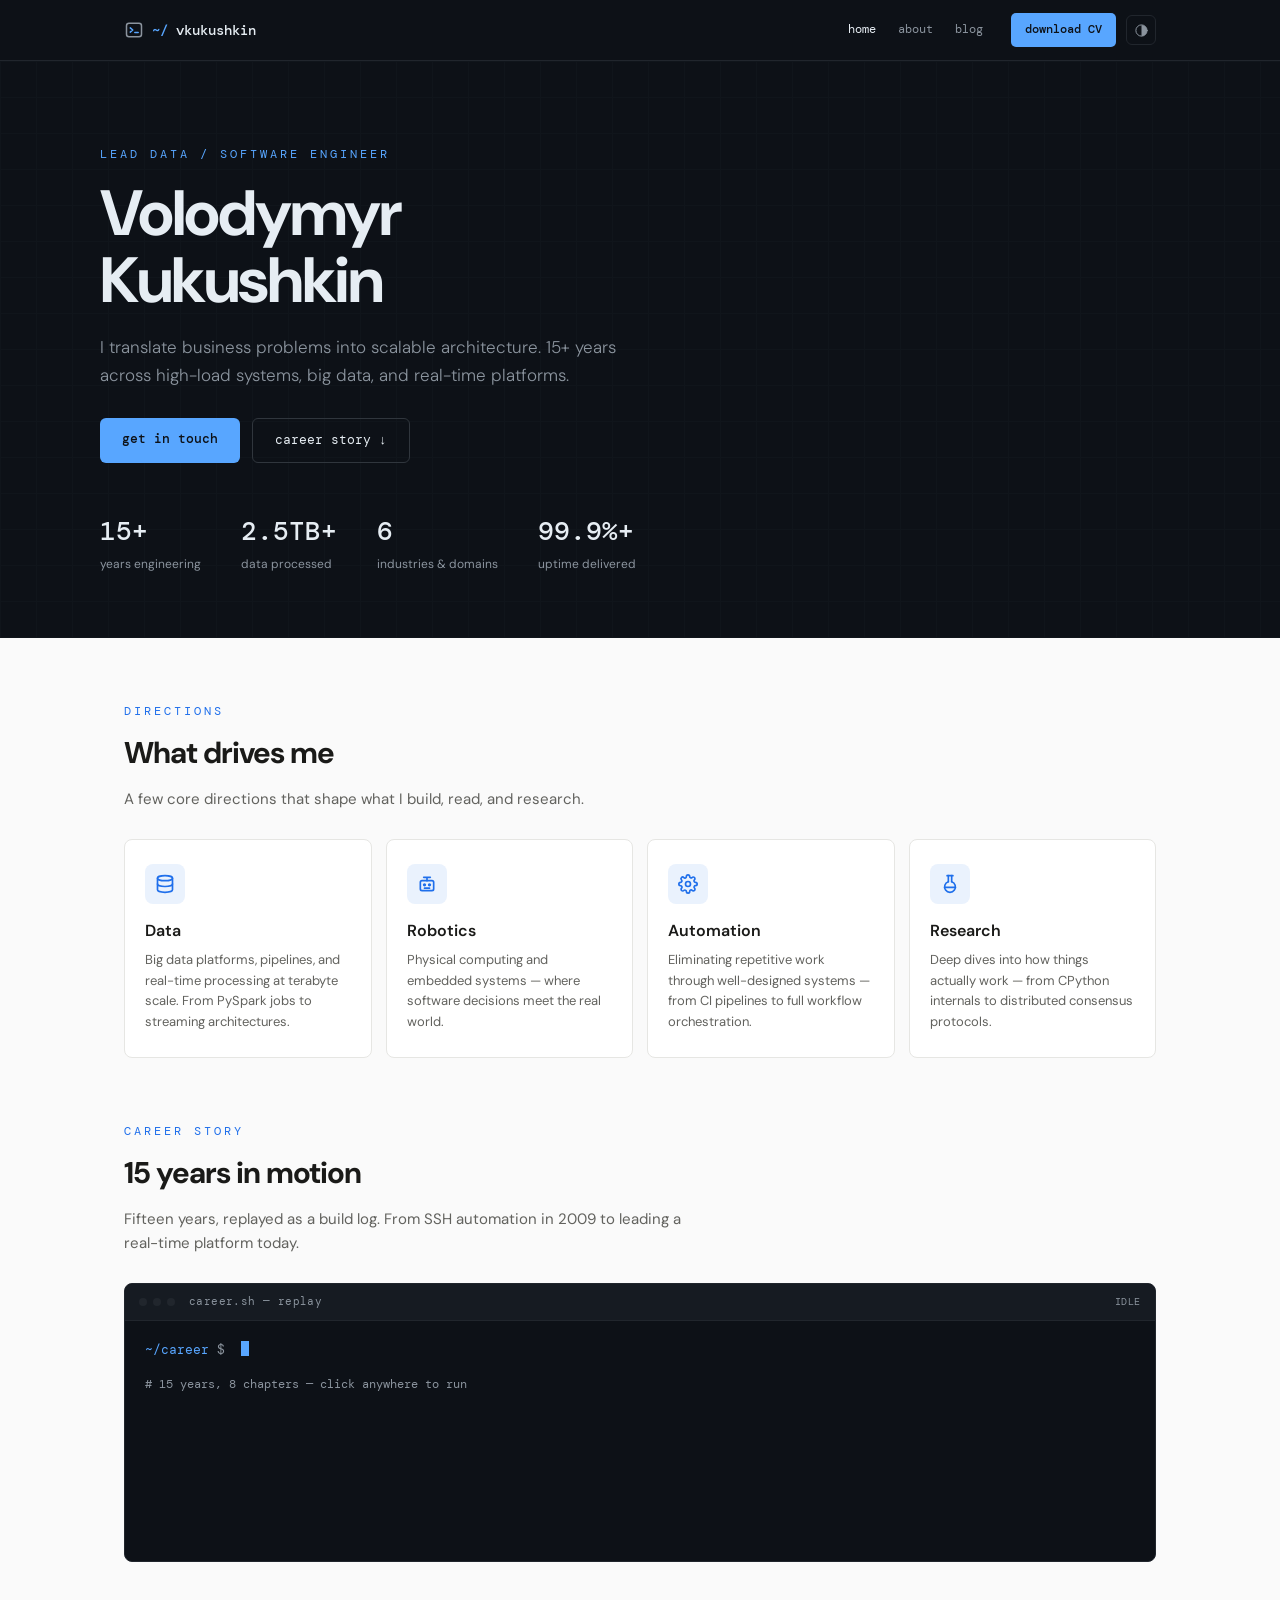
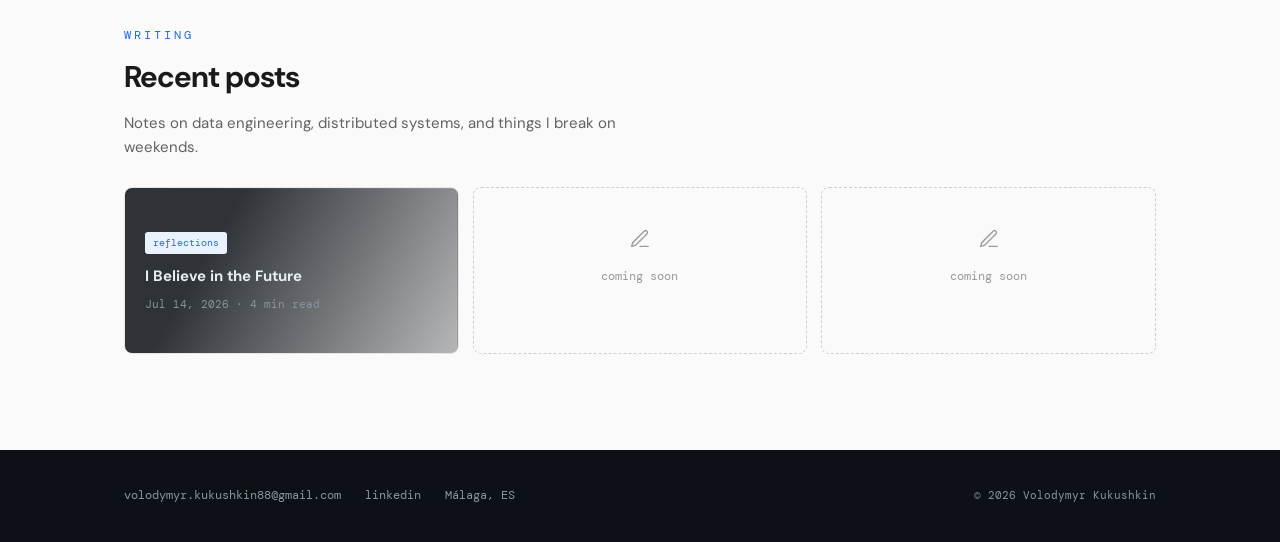
==== commit 56393a23: "added career motion v0.1 log style version" ====
--- a/index.html
+++ b/index.html
@@ -96,96 +96,20 @@
   <div class="container">
     <div class="kicker reveal">CAREER STORY</div>
     <h2 class="reveal">15 years in motion</h2>
-    <p class="lede reveal">Seven chapters, told by one stick figure. From automation frameworks in 2009 to leading a real-time platform serving millions of tasks today.</p>
-    <div class="story-stage reveal" id="storyStage">
-      <div class="story-overlay" id="storyOverlay">
-        <div class="story-term">
-          <div class="story-term-bar">
-            <span class="dot"></span><span class="dot"></span><span class="dot"></span>
-            <span class="story-term-title">career.sh</span>
-          </div>
-          <div class="story-term-body">
-            <div class="story-term-line">
-              <span class="story-term-prompt">~/career</span>
-              <span class="story-term-sig">$</span>
-              <span class="story-term-cmd">./replay --from 2009 --to now</span><span class="story-caret"></span>
-            </div>
-            <div class="story-term-out"># 8 chapters, 1 stick figure — click anywhere to run</div>
-          </div>
-        </div>
-      </div>
-
-      <div class="story-figure-wrap" id="storyFigureWrap">
-        <svg class="story-figure" width="44" height="76" viewBox="0 0 44 76">
-          <circle class="fig-head" cx="22" cy="9" r="7" fill="none" stroke="currentColor" stroke-width="2.5"/>
-          <line class="fig-spine" x1="22" y1="16" x2="22" y2="44" stroke="currentColor" stroke-width="2.5" stroke-linecap="round"/>
-          <line class="fig-arm-l" x1="22" y1="24" x2="6" y2="16" stroke="currentColor" stroke-width="2.5" stroke-linecap="round"/>
-          <line class="fig-arm-r" x1="22" y1="24" x2="38" y2="16" stroke="currentColor" stroke-width="2.5" stroke-linecap="round"/>
-          <line class="fig-leg-l" x1="22" y1="44" x2="10" y2="70" stroke="currentColor" stroke-width="2.5" stroke-linecap="round"/>
-          <line class="fig-leg-r" x1="22" y1="44" x2="34" y2="70" stroke="currentColor" stroke-width="2.5" stroke-linecap="round"/>
-        </svg>
-      </div>
-
-      <div class="story-props">
-        <svg class="story-prop" data-scene="0" viewBox="0 0 100 76">
-          <rect x="8" y="34" width="36" height="22" rx="2" fill="none" stroke="currentColor" stroke-width="2"/>
-          <path d="M12 40h28M12 46h20M12 52h24" stroke="currentColor" stroke-width="1.6" stroke-linecap="round"/>
-          <path d="M50 30c10-6 22-6 32 0M50 40c12-6 24-6 36 0M50 50c14-6 26-6 40 0" fill="none" stroke="currentColor" stroke-width="1.6" stroke-linecap="round" opacity="0.7"/>
-        </svg>
-        <svg class="story-prop" data-scene="1" viewBox="0 0 100 76">
-          <rect x="10" y="14" width="18" height="48" rx="2" fill="none" stroke="currentColor" stroke-width="2"/>
-          <line x1="10" y1="24" x2="28" y2="24" stroke="currentColor" stroke-width="1.4"/>
-          <line x1="10" y1="34" x2="28" y2="34" stroke="currentColor" stroke-width="1.4"/>
-          <path d="M40 50 L52 26 L64 44 L76 18 L90 34" fill="none" stroke="currentColor" stroke-width="2" stroke-linecap="round" stroke-linejoin="round"/>
-          <text x="60" y="66" font-family="var(--mono)" font-size="10" fill="currentColor">&lt;2ms</text>
-        </svg>
-        <svg class="story-prop" data-scene="2" viewBox="0 0 100 76">
-          <rect x="8" y="16" width="84" height="40" rx="3" fill="none" stroke="currentColor" stroke-width="2"/>
-          <rect x="16" y="24" width="16" height="24" fill="none" stroke="currentColor" stroke-width="1.6"/>
-          <rect x="36" y="30" width="16" height="18" fill="none" stroke="currentColor" stroke-width="1.6"/>
-          <rect x="56" y="20" width="16" height="28" fill="none" stroke="currentColor" stroke-width="1.6"/>
-          <line x1="30" y1="12" x2="24" y2="20" stroke="currentColor" stroke-width="1.6" stroke-linecap="round"/>
-          <text x="8" y="68" font-family="var(--mono)" font-size="9" fill="currentColor">lustre / gpfs</text>
-        </svg>
-        <svg class="story-prop" data-scene="3" viewBox="0 0 100 76">
-          <circle cx="20" cy="24" r="12" fill="none" stroke="currentColor" stroke-width="2"/>
-          <path d="M12 24a8 8 0 0 1 16 0" stroke="currentColor" stroke-width="1.6" fill="none"/>
-          <circle cx="16" cy="20" r="1.6" fill="currentColor"/>
-          <circle cx="24" cy="20" r="1.6" fill="currentColor"/>
-          <rect x="46" y="10" width="18" height="14" rx="7" fill="none" stroke="currentColor" stroke-width="1.8"/>
-          <rect x="72" y="26" width="18" height="14" rx="7" fill="none" stroke="currentColor" stroke-width="1.8"/>
-          <rect x="52" y="46" width="18" height="14" rx="7" fill="none" stroke="currentColor" stroke-width="1.8"/>
-        </svg>
-        <svg class="story-prop" data-scene="4" viewBox="0 0 100 76">
-          <path d="M10 20c8-6 16-6 24 0M10 26c8-6 16-6 24 0M10 32c8-6 16-6 24 0" fill="none" stroke="currentColor" stroke-width="1.6" stroke-linecap="round"/>
-          <ellipse cx="50" cy="52" rx="14" ry="6" fill="none" stroke="currentColor" stroke-width="2"/>
-          <ellipse cx="50" cy="44" rx="14" ry="6" fill="none" stroke="currentColor" stroke-width="2"/>
-          <ellipse cx="50" cy="36" rx="14" ry="6" fill="none" stroke="currentColor" stroke-width="2"/>
-          <path d="M78 54 L88 32 L84 32 L94 12" fill="none" stroke="currentColor" stroke-width="2" stroke-linecap="round" stroke-linejoin="round"/>
-          <text x="66" y="66" font-family="var(--mono)" font-size="9" fill="currentColor">TB · spark</text>
-        </svg>
-        <svg class="story-prop" data-scene="5" viewBox="0 0 100 76">
-          <path d="M8 40 L52 24 L60 30 L92 16 L88 22 L60 38 L52 32 L20 46Z" fill="none" stroke="currentColor" stroke-width="2" stroke-linejoin="round"/>
-          <rect x="30" y="50" width="40" height="20" fill="none" stroke="currentColor" stroke-width="1.6"/>
-          <line x1="30" y1="58" x2="70" y2="58" stroke="currentColor" stroke-width="1.2"/>
-          <line x1="42" y1="50" x2="42" y2="70" stroke="currentColor" stroke-width="1.2"/>
-        </svg>
-        <svg class="story-prop" data-scene="6" viewBox="0 0 100 76">
-          <path d="M14 12v10a4 4 0 0 0 4 4h4" fill="none" stroke="currentColor" stroke-width="1.8" stroke-linecap="round"/>
-          <rect x="10" y="6" width="16" height="8" rx="2" fill="none" stroke="currentColor" stroke-width="1.8"/>
-          <rect x="40" y="18" width="52" height="34" rx="2" fill="none" stroke="currentColor" stroke-width="2"/>
-          <path d="M46 44l10-14 8 8 10-16 12 22" fill="none" stroke="currentColor" stroke-width="1.8" stroke-linecap="round" stroke-linejoin="round"/>
-        </svg>
-        <svg class="story-prop" data-scene="7" viewBox="0 0 100 76">
-          <path d="M10 40h20M36 40h16M58 40h10M74 40h6" stroke="currentColor" stroke-width="2" stroke-linecap="round" stroke-dasharray="4 6" opacity="0.8"/>
-          <text x="84" y="44" font-family="var(--mono)" font-size="18" fill="currentColor">?</text>
-        </svg>
-      </div>
-
-      <div class="story-copy">
-        <div class="story-caption" id="storyCaption"></div>
-        <div class="story-dots" id="storyDots"></div>
-        <div class="story-hint">click to stop · esc to reset</div>
+    <p class="lede reveal">Fifteen years, replayed as a build log. From SSH automation in 2009 to leading a real-time platform today.</p>
+    <div class="term reveal" id="term">
+      <div class="term-bar">
+        <span class="tdot"></span><span class="tdot"></span><span class="tdot"></span>
+        <span class="term-title">career.sh — replay</span>
+        <span class="term-status" id="termStatus">idle</span>
+      </div>
+      <div class="term-body" id="termBody">
+        <div class="term-cmdline">
+          <span class="term-user">~/career</span><span class="term-sig">$</span>
+          <span class="term-typed" id="termTyped"></span><span class="term-caret" id="termCaret"></span>
+        </div>
+        <div class="term-log" id="termLog"></div>
+        <div class="term-hint" id="termHint"># 15 years, 8 chapters — click anywhere to run</div>
       </div>
     </div>
   </div>
@@ -236,88 +160,122 @@
 });
 
 (function () {
-  var scenes = [
-    { company: 'SoftServe', period: '2009–2012', role: 'Python Engineer', scene: 'Automation frameworks, SSH orchestration' },
-    { company: 'EPAM Systems', period: '2012–2016', role: 'Senior Python Engineer', scene: 'High-pressure, low-latency API for Thomson Reuters' },
-    { company: 'EPAM Systems', period: '2016–2017', role: 'Senior Python/JS Engineer', scene: 'Dashboards for heavily-loaded filesystems (Lustre/GPFS)' },
-    { company: "Rep'nUp", period: '2017–2018', role: 'Senior Python Back-End', scene: 'Asyncio ecosystem, AI + social integrations' },
-    { company: 'Totango', period: '2018–2020', role: 'Senior Data / Java Engineer', scene: 'TBs of data, Spark pipelines, streaming' },
-    { company: 'Portside', period: '2020–2023', role: 'Senior → Lead Engineer', scene: 'Aircraft scheduling & optimization from scratch' },
-    { company: 'Portside', period: '2023–now', role: 'Lead Software Engineer', scene: 'Real-time ticketing platform, live dashboards' },
-    { company: 'What’s next', period: '', role: '', scene: 'Still being written.' }
+  var term = document.getElementById('term');
+  if (!term) return;
+  var typedEl = document.getElementById('termTyped');
+  var logEl = document.getElementById('termLog');
+  var hintEl = document.getElementById('termHint');
+  var statusEl = document.getElementById('termStatus');
+  var caretEl = document.getElementById('termCaret');
+  var bodyEl = document.getElementById('termBody');
+
+  function toBottom() { bodyEl.scrollTop = bodyEl.scrollHeight; }
+
+  var CMD = './replay --from 2009 --to now';
+
+  var chapters = [
+    { yr: '2009', co: 'SoftServe', st: 'ok',
+      sub: 'Python engineer · automation frameworks, SSH orchestration' },
+    { yr: '2012', co: 'EPAM → Thomson Reuters', st: 'ok',
+      sub: 'high-pressure, low-latency API · p99 <span class="term-spark">▁▂▁▇▂▁</span> <span class="mv">1.8ms</span>' },
+    { yr: '2016', co: 'EPAM · infra', st: 'ok',
+      sub: 'dashboards for heavily-loaded filesystems · <span class="mv">lustre / gpfs</span>' },
+    { yr: '2017', co: "Rep'nUp", st: 'ok',
+      sub: 'asyncio ecosystem · AI + social integrations' },
+    { yr: '2018', co: 'Totango', st: 'ok',
+      sub: 'spark pipelines <span class="term-bar-fill">████████░░</span> <span class="mv">2.5TB</span> structured for model training' },
+    { yr: '2020', co: 'Portside', st: 'ok',
+      sub: 'aircraft scheduling &amp; optimization, built from scratch' },
+    { yr: '2023', co: 'Portside · lead', st: 'live',
+      sub: 'real-time ticketing · tier-4 escalation · uptime <span class="mv">99.9%+</span>' }
   ];
 
-  var props = document.querySelectorAll('.story-prop');
-  var captionEl = document.getElementById('storyCaption');
-  var dotsEl = document.getElementById('storyDots');
-  var stage = document.getElementById('storyStage');
-  var overlay = document.getElementById('storyOverlay');
-  var figureWrap = document.getElementById('storyFigureWrap');
-  if (!stage) return;
-
-  scenes.forEach(function (_, i) {
-    var b = document.createElement('button');
-    b.className = 'story-dot';
-    b.type = 'button';
-    b.setAttribute('aria-label', 'Scene ' + (i + 1));
-    b.addEventListener('click', function () { show(i); restart(); });
-    dotsEl.appendChild(b);
+  var token = 0;
+  var timers = [];
+  var running = false;
+
+  function at(ms, fn) { timers.push(setTimeout(fn, ms)); }
+
+  function reset() {
+    token++;
+    timers.forEach(clearTimeout);
+    timers = [];
+    running = false;
+    typedEl.textContent = '';
+    logEl.innerHTML = '';
+    hintEl.style.display = '';
+    hintEl.textContent = '# 15 years, 8 chapters — click anywhere to run';
+    statusEl.textContent = 'idle';
+    caretEl.style.display = '';
+    term.classList.remove('running');
+    bodyEl.scrollTop = 0;
+  }
+
+  function row(c) {
+    var r = document.createElement('div');
+    r.className = 'term-row';
+    r.innerHTML = '<span class="term-yr">[' + c.yr + ']</span>' +
+                  '<span class="term-co">' + c.co + '</span>' +
+                  '<span class="term-lead"></span>' +
+                  '<span class="term-st ' + (c.st === 'live' ? 'live' : '') + '">' + c.st + '</span>';
+    logEl.appendChild(r);
+    var s = document.createElement('div');
+    s.className = 'term-sub';
+    s.innerHTML = '<span class="br">└</span>' + c.sub;
+    logEl.appendChild(s);
+    toBottom();
+  }
+
+  function run() {
+    reset();
+    var my = ++token;
+    running = true;
+    term.classList.add('running');
+    statusEl.textContent = 'running';
+    hintEl.style.display = 'none';
+
+    var t = 0;
+    // type the command
+    for (var i = 1; i <= CMD.length; i++) {
+      (function (n) {
+        at(t, function () { if (my === token) typedEl.textContent = CMD.slice(0, n); });
+      })(i);
+      t += 32;
+    }
+
+    t += 1260;
+    chapters.forEach(function (c) {
+      at(t, function () { if (my === token) row(c); });
+      t += 1380;
+    });
+
+    t += 780;
+    at(t, function () {
+      if (my !== token) return;
+      var f = document.createElement('div');
+      f.className = 'term-final';
+      f.innerHTML = '<span class="term-yr">&gt;</span> what’s next? ' +
+        'let’s discuss → <a class="term-cta" href="mailto:volodymyr.kukushkin88@gmail.com">volodymyr.kukushkin88@gmail.com</a> ' +
+        '<span class="term-caret"></span>';
+      logEl.appendChild(f);
+      f.querySelector('.term-cta').addEventListener('click', function (e) { e.stopPropagation(); });
+      statusEl.textContent = 'done';
+      caretEl.style.display = 'none';
+      hintEl.style.display = '';
+      hintEl.textContent = '# click to reset';
+      toBottom();
+    });
+  }
+
+  term.addEventListener('click', function () {
+    if (running || logEl.children.length) reset(); else run();
   });
-  var dots = dotsEl.querySelectorAll('.story-dot');
-
-  var idx = 0, timer = null;
-
-  function show(i) {
-    idx = i;
-    props.forEach(function (p) { p.classList.toggle('active', +p.dataset.scene === i); });
-    dots.forEach(function (d, di) { d.classList.toggle('active', di === i); });
-    var s = scenes[i];
-    captionEl.innerHTML = '<strong>' + s.company + (s.period ? ' · ' + s.period : '') + '</strong>' + (s.role ? s.role + ' — ' : '') + s.scene;
-  }
-
-  function next() { show((idx + 1) % scenes.length); }
-
-  function restart() {
-    if (timer) clearInterval(timer);
-    timer = setInterval(next, 3200);
-  }
-
-  var startDelay = null;
-
-  function start() {
-    stage.classList.add('playing');
-    overlay.classList.add('hidden');
-    figureWrap.classList.add('walked-in');
-    show(0);
-    startDelay = setTimeout(restart, 1300);
-  }
-
-  function stop() {
-    if (timer) { clearInterval(timer); timer = null; }
-    if (startDelay) { clearTimeout(startDelay); startDelay = null; }
-    stage.classList.remove('playing');
-    overlay.classList.remove('hidden');
-    figureWrap.classList.remove('walked-in');
-    props.forEach(function (p) { p.classList.remove('active'); });
-    dots.forEach(function (d) { d.classList.remove('active'); });
-    captionEl.innerHTML = '';
-    idx = 0;
-  }
-
-  function toggle() {
-    if (stage.classList.contains('playing')) stop(); else start();
-  }
-
-  stage.addEventListener('click', function (e) {
-    if (e.target.closest('.story-dot')) return;
-    toggle();
-  });
-  stage.setAttribute('tabindex', '0');
-  stage.setAttribute('role', 'button');
-  stage.setAttribute('aria-label', 'Play career story animation');
-  stage.addEventListener('keydown', function (e) {
-    if (e.key === 'Enter' || e.key === ' ') { e.preventDefault(); toggle(); }
-    if (e.key === 'Escape') stop();
+  term.setAttribute('tabindex', '0');
+  term.setAttribute('role', 'button');
+  term.setAttribute('aria-label', 'Play career replay');
+  term.addEventListener('keydown', function (e) {
+    if (e.key === 'Enter' || e.key === ' ') { e.preventDefault(); term.click(); }
+    if (e.key === 'Escape') reset();
   });
 })();
 </script>
--- a/styles.css
+++ b/styles.css
@@ -273,169 +273,129 @@
 .card h3 { font-size: 16px; font-weight: 600; margin-top: 14px; }
 .card p { font-size: 13px; color: var(--text-2); margin-top: 6px; line-height: 1.6; }
 
-/* ---------- Career story ---------- */
-.story-stage {
-  position: relative;
+/* ---------- Career story terminal ---------- */
+.term {
   margin-top: 28px;
-  border: 1px solid var(--line-strong);
-  border-radius: var(--radius-lg);
-  padding: 40px 32px;
-  display: flex;
-  align-items: center;
-  gap: 28px;
-  background: var(--card);
-  min-height: 140px;
+  border: 1px solid var(--ink-border);
+  border-radius: var(--radius);
+  background: var(--ink);
   overflow: hidden;
+  font-family: var(--mono);
   cursor: pointer;
 }
 
-.story-stage:focus-visible { outline: 2px solid var(--accent-dark); outline-offset: 3px; }
-
-/* banner sits to the right of the resting figure — figure stays visible */
-.story-overlay {
-  position: absolute;
-  left: 108px; right: 32px; top: 0; bottom: 0;
-  display: flex;
-  align-items: center;
-  z-index: 5;
-  transition: opacity 0.45s ease, transform 0.45s ease;
-  pointer-events: none;
-}
-
-.story-overlay.hidden { opacity: 0; transform: translateX(24px); }
-
-.story-term {
-  width: 100%;
-  max-width: 420px;
-  border: 1px solid var(--line-strong);
-  border-radius: var(--radius);
-  background: var(--paper);
-  overflow: hidden;
-  font-family: var(--mono);
-}
-
-.story-term-bar {
-  display: flex; align-items: center; gap: 5px;
-  padding: 7px 10px;
-  border-bottom: 1px solid var(--line);
+.term:focus-visible { outline: 2px solid var(--accent-dark); outline-offset: 3px; }
+
+.term-bar {
+  display: flex; align-items: center; gap: 6px;
+  padding: 9px 14px;
+  border-bottom: 1px solid var(--ink-border);
   background: var(--ink-2);
 }
 
-.story-term-bar .dot {
-  width: 7px; height: 7px; border-radius: 50%;
-  background: var(--line-strong);
-}
-
-.story-term-title {
-  margin-left: 6px;
-  font-size: 10px;
-  letter-spacing: 0.4px;
-  color: var(--text-3);
-}
-
-.story-term-body { padding: 12px 14px 13px; }
-
-.story-term-line { display: flex; align-items: center; gap: 6px; flex-wrap: wrap; font-size: 12.5px; }
-.story-term-prompt { color: var(--accent); }
-.story-term-sig { color: var(--text-3); }
-.story-term-cmd { color: var(--text); }
-
-.story-caret {
+.tdot { width: 8px; height: 8px; border-radius: 50%; background: var(--ink-border); }
+
+.term-title {
+  margin-left: 8px;
+  font-size: 11px; letter-spacing: 0.4px;
+  color: var(--text-inv-2);
+}
+
+.term-status {
+  margin-left: auto;
+  font-size: 10px; letter-spacing: 0.6px; text-transform: uppercase;
+  color: var(--text-inv-2);
+}
+.term.running .term-status { color: var(--accent); }
+
+.term-body {
+  padding: 18px 20px 20px;
+  height: 240px;
+  overflow-y: auto;
+  scrollbar-width: thin;
+  scrollbar-color: var(--ink-border) transparent;
+  font-size: 13px;
+  line-height: 1.75;
+}
+
+.term-body::-webkit-scrollbar { width: 6px; }
+.term-body::-webkit-scrollbar-track { background: transparent; }
+.term-body::-webkit-scrollbar-thumb { background: var(--ink-border); border-radius: 3px; }
+
+.term-cmdline { display: flex; align-items: baseline; gap: 8px; flex-wrap: wrap; }
+.term-user { color: var(--accent); }
+.term-sig { color: var(--text-inv-2); }
+.term-typed { color: var(--text-inv); white-space: pre; }
+
+.term-caret {
   display: inline-block;
-  width: 7px; height: 14px;
-  background: var(--accent-dark);
-  animation: story-blink 1.1s steps(1) infinite;
-}
-
-@keyframes story-blink { 0%, 50% { opacity: 1; } 50.01%, 100% { opacity: 0; } }
-
-.story-term-out {
-  margin-top: 7px;
-  font-size: 11px;
-  color: var(--text-2);
-}
-
-
-/* figure rests visible at left, then walks right and settles */
-.story-figure-wrap {
-  flex-shrink: 0;
-  transform: translateX(0);
-  transition: transform 1.3s cubic-bezier(0.22, 0.9, 0.35, 1);
-}
-
-.story-figure-wrap.walked-in { transform: translateX(46px); }
-
-.story-figure {
-  color: var(--text);
-}
-
-.story-figure line, .story-figure circle { transform-box: fill-box; transform-origin: center; }
-
-/* limbs are static until .playing declares the walk cycle */
-.story-stage.playing .story-figure .fig-arm-l { animation: swing-l 0.9s ease-in-out infinite; }
-.story-stage.playing .story-figure .fig-arm-r { animation: swing-r 0.9s ease-in-out infinite; }
-.story-stage.playing .story-figure .fig-leg-l { animation: swing-r 0.9s ease-in-out infinite; }
-.story-stage.playing .story-figure .fig-leg-r { animation: swing-l 0.9s ease-in-out infinite; }
-.story-stage.playing .story-figure .fig-head { animation: bob 0.9s ease-in-out infinite; }
-
-@keyframes swing-l { 0%,100% { transform: rotate(-14deg); } 50% { transform: rotate(14deg); } }
-@keyframes swing-r { 0%,100% { transform: rotate(14deg); } 50% { transform: rotate(-14deg); } }
-@keyframes bob { 0%,100% { transform: translateY(0); } 50% { transform: translateY(-2px); } }
-
-.story-props {
-  position: relative;
+  width: 8px; height: 15px;
+  background: var(--accent);
+  transform: translateY(2px);
+  animation: term-blink 1.1s steps(1) infinite;
+}
+@keyframes term-blink { 0%, 50% { opacity: 1; } 50.01%, 100% { opacity: 0; } }
+
+.term-log { margin-top: 10px; }
+
+.term-row {
+  display: flex; align-items: baseline; gap: 10px;
+  animation: term-in 0.22s ease-out both;
+}
+
+@keyframes term-in { from { opacity: 0; transform: translateY(4px); } to { opacity: 1; transform: none; } }
+
+.term-yr { color: var(--accent); flex-shrink: 0; }
+.term-co { color: var(--text-inv); font-weight: 500; flex-shrink: 0; }
+
+.term-lead {
   flex: 1 1 auto;
-  height: 76px;
-  min-width: 0;
-}
-
-.story-prop {
-  position: absolute;
-  inset: 0;
-  width: 100%;
-  height: 100%;
-  color: var(--accent-dark);
-  opacity: 0;
-  transform: translateX(46px);
-  transition: opacity 0.5s ease, transform 0.5s ease;
-}
-
-.story-prop.active { opacity: 1; transform: translateX(0); }
-
-.story-copy {
-  flex-shrink: 0;
-  width: 190px;
-}
-
-.story-caption { font-size: 13px; color: var(--text-2); line-height: 1.6; min-height: 60px; }
-.story-caption strong { color: var(--text); display: block; font-size: 14px; margin-bottom: 2px; }
-
-.story-dots { display: flex; gap: 6px; margin-top: 14px; }
-.story-dot {
-  width: 7px; height: 7px; border-radius: 50%;
-  background: var(--line-strong);
-  border: none; padding: 0; cursor: pointer;
-  transition: background 0.3s;
-}
-.story-dot.active { background: var(--accent-dark); }
-
-.story-hint {
-  margin-top: 10px;
-  font-family: var(--mono);
-  font-size: 10px;
-  letter-spacing: 0.3px;
-  color: var(--text-3);
-  opacity: 0;
-  transition: opacity 0.3s ease;
-}
-
-.story-stage.playing .story-hint { opacity: 1; }
+  min-width: 24px;
+  border-bottom: 1px dotted var(--ink-border);
+  transform: translateY(-4px);
+}
+
+.term-st { flex-shrink: 0; font-size: 12px; color: var(--text-inv-2); }
+.term-st.live { color: var(--accent); font-weight: 500; }
+
+.term-sub {
+  color: var(--text-inv-2);
+  font-size: 12px;
+  padding-left: 18px;
+  margin-bottom: 6px;
+  animation: term-in 0.22s ease-out both;
+}
+.term-sub .br { color: var(--ink-border); margin-right: 6px; }
+.term-sub .mv { color: var(--text-inv); }
+
+.term-spark { color: var(--accent); letter-spacing: 1px; }
+.term-bar-fill { color: var(--accent); letter-spacing: -0.5px; }
+
+.term-final {
+  margin-top: 14px;
+  color: var(--text-inv);
+  animation: term-in 0.22s ease-out both;
+}
+
+.term-cta {
+  color: var(--accent);
+  text-decoration: none;
+  border-bottom: 1px solid transparent;
+  margin-right: 8px;
+  transition: border-color 0.15s;
+}
+.term-cta:hover { border-bottom-color: var(--accent); }
+
+.term-hint {
+  margin-top: 14px;
+  font-size: 11.5px;
+  color: var(--text-inv-2);
+}
 
 @media (max-width: 720px) {
-  .story-stage { flex-wrap: wrap; padding: 28px 20px; }
-  .story-copy { width: 100%; order: 3; }
-  .story-overlay { left: 84px; right: 20px; }
-  .story-term-cmd { font-size: 11.5px; }
+  .term-body { padding: 14px 14px 16px; font-size: 12px; height: 300px; }
+  .term-co { font-size: 12px; }
+  .term-sub { font-size: 11px; padding-left: 12px; }
 }
 
 /* ---------- Blog cards ---------- */
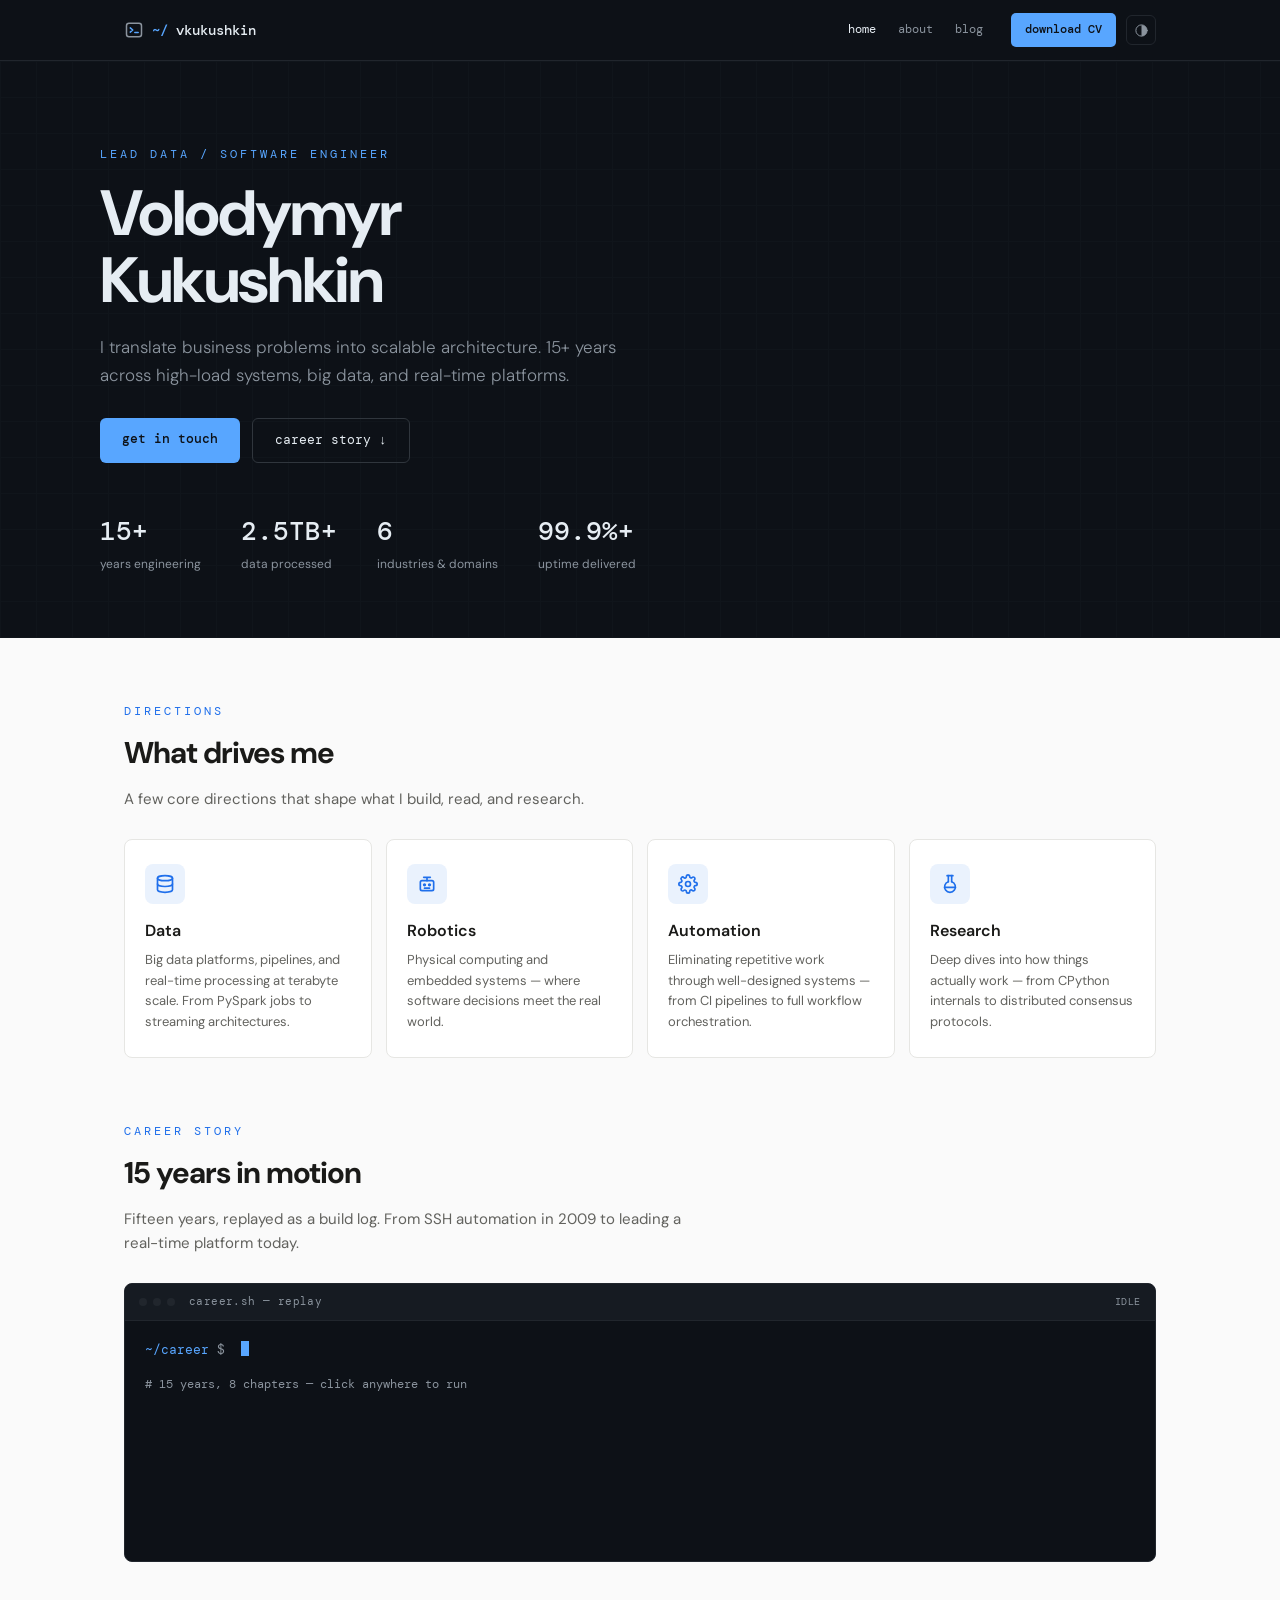
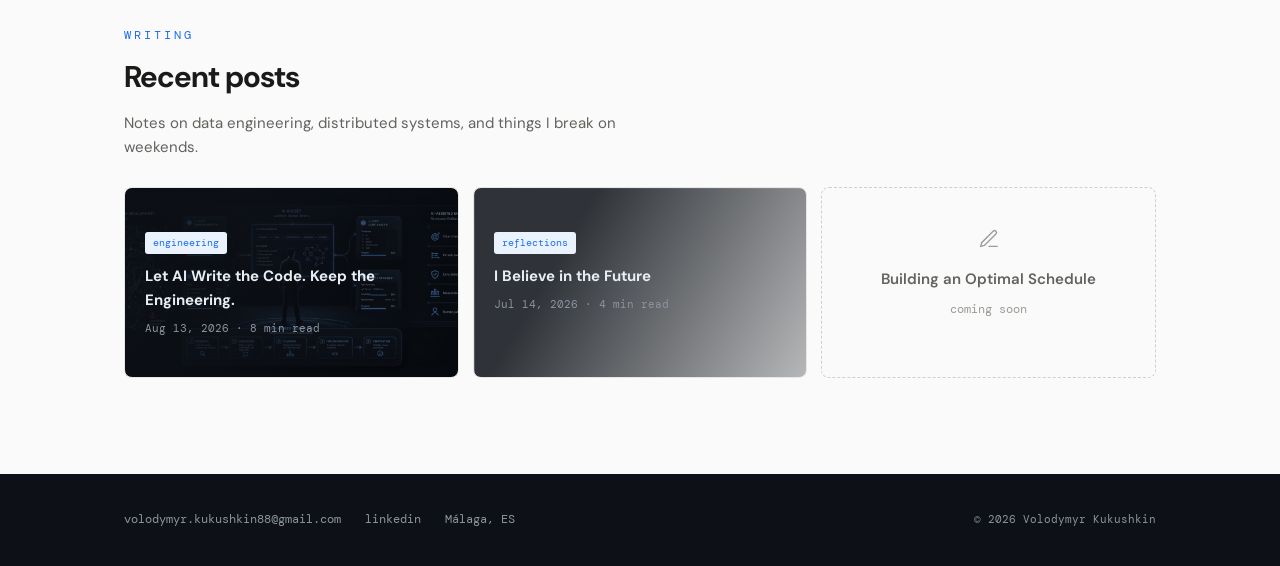
==== commit 60aab161: "added Let AI Write the Code. Keep the Engineering" ====
--- a/index.html
+++ b/index.html
@@ -9,6 +9,7 @@
 <link rel="preconnect" href="https://fonts.googleapis.com">
 <link rel="preconnect" href="https://fonts.gstatic.com" crossorigin>
 <link href="https://fonts.googleapis.com/css2?family=DM+Mono:wght@400;500&family=DM+Sans:wght@300;400;500;600;700&display=swap" rel="stylesheet">
+<link rel="icon" href="favicon.svg" type="image/svg+xml">
 <link rel="stylesheet" href="styles.css">
 </head>
 <body>
@@ -121,6 +122,12 @@
     <h2 class="reveal">Recent posts</h2>
     <p class="lede reveal">Notes on data engineering, distributed systems, and things I break on weekends.</p>
     <div class="blog-grid">
+      <a class="blog-card real banner reveal" href="blog/let-ai-write-the-code/index.html"
+         style="--card-img-blue:url('blog/let-ai-write-the-code/terminal_blue_protocol_banner_header.png'); --card-img-silver:url('blog/let-ai-write-the-code/code_protocol_banner_header.png')">
+        <span class="blog-tag">engineering</span>
+        <h3>Let AI Write the Code. Keep the Engineering.</h3>
+        <div class="date">Aug 13, 2026 · 8 min read</div>
+      </a>
       <a class="blog-card real banner reveal" href="blog/i-believe-in-the-future/index.html"
          style="--card-img-blue:url('blog/i-believe-in-the-future/terminal_blue_evolution_banner_header.png'); --card-img-silver:url('blog/i-believe-in-the-future/code_evolution_banner_header.png')">
         <span class="blog-tag">reflections</span>
@@ -129,10 +136,7 @@
       </a>
       <div class="blog-card reveal">
         <svg width="22" height="22" viewBox="0 0 24 24" fill="none" stroke="currentColor" stroke-width="1.5" stroke-linecap="round"><path d="M12 20h9"/><path d="M16.5 3.5a2.12 2.12 0 0 1 3 3L7 19l-4 1 1-4Z"/></svg>
-        <div class="soon">coming soon</div>
-      </div>
-      <div class="blog-card reveal">
-        <svg width="22" height="22" viewBox="0 0 24 24" fill="none" stroke="currentColor" stroke-width="1.5" stroke-linecap="round"><path d="M12 20h9"/><path d="M16.5 3.5a2.12 2.12 0 0 1 3 3L7 19l-4 1 1-4Z"/></svg>
+        <div class="soon-title">Building an Optimal Schedule</div>
         <div class="soon">coming soon</div>
       </div>
     </div>
--- a/styles.css
+++ b/styles.css
@@ -414,6 +414,14 @@
   color: var(--text-3);
 }
 
+.blog-card .soon-title {
+  font-size: 15px;
+  font-weight: 600;
+  color: var(--text-2);
+  margin-top: 12px;
+  line-height: 1.35;
+}
+
 .blog-card .soon {
   font-family: var(--mono);
   font-size: 12px;
@@ -544,6 +552,72 @@
 }
 
 .post-body p:first-child { margin-top: 0; }
+
+.post-body h2 {
+  font-size: 22px;
+  font-weight: 700;
+  letter-spacing: -0.6px;
+  line-height: 1.25;
+  color: var(--text);
+  margin-top: 48px;
+}
+
+.post-body h3 {
+  font-family: var(--mono);
+  font-size: 14px;
+  font-weight: 500;
+  letter-spacing: -0.2px;
+  color: var(--text);
+  margin-top: 32px;
+}
+
+.post-body h2 + p,
+.post-body h3 + p { margin-top: 12px; }
+
+.post-body ul {
+  margin-top: 16px;
+  padding-left: 20px;
+  list-style: none;
+}
+
+.post-body ul li {
+  position: relative;
+  font-size: 16px;
+  line-height: 1.75;
+  color: var(--text-2);
+  margin-top: 8px;
+}
+
+.post-body ul li::before {
+  content: "–";
+  position: absolute;
+  left: -20px;
+  color: var(--accent-dark);
+}
+
+.post-body blockquote {
+  margin-top: 20px;
+  padding: 4px 0 4px 18px;
+  border-left: 2px solid var(--accent-dark);
+}
+
+.post-body blockquote p {
+  font-family: var(--mono);
+  font-size: 14px;
+  line-height: 1.7;
+  color: var(--text-3);
+  margin-top: 6px;
+}
+
+.post-body blockquote p:first-child { margin-top: 0; }
+
+.post-body strong { color: var(--text); font-weight: 600; }
+
+.post-body hr {
+  border: 0;
+  border-top: 1px dashed var(--line-strong);
+  margin-top: 44px;
+}
 
 a.blog-card.real { display: block; text-decoration: none; }
 
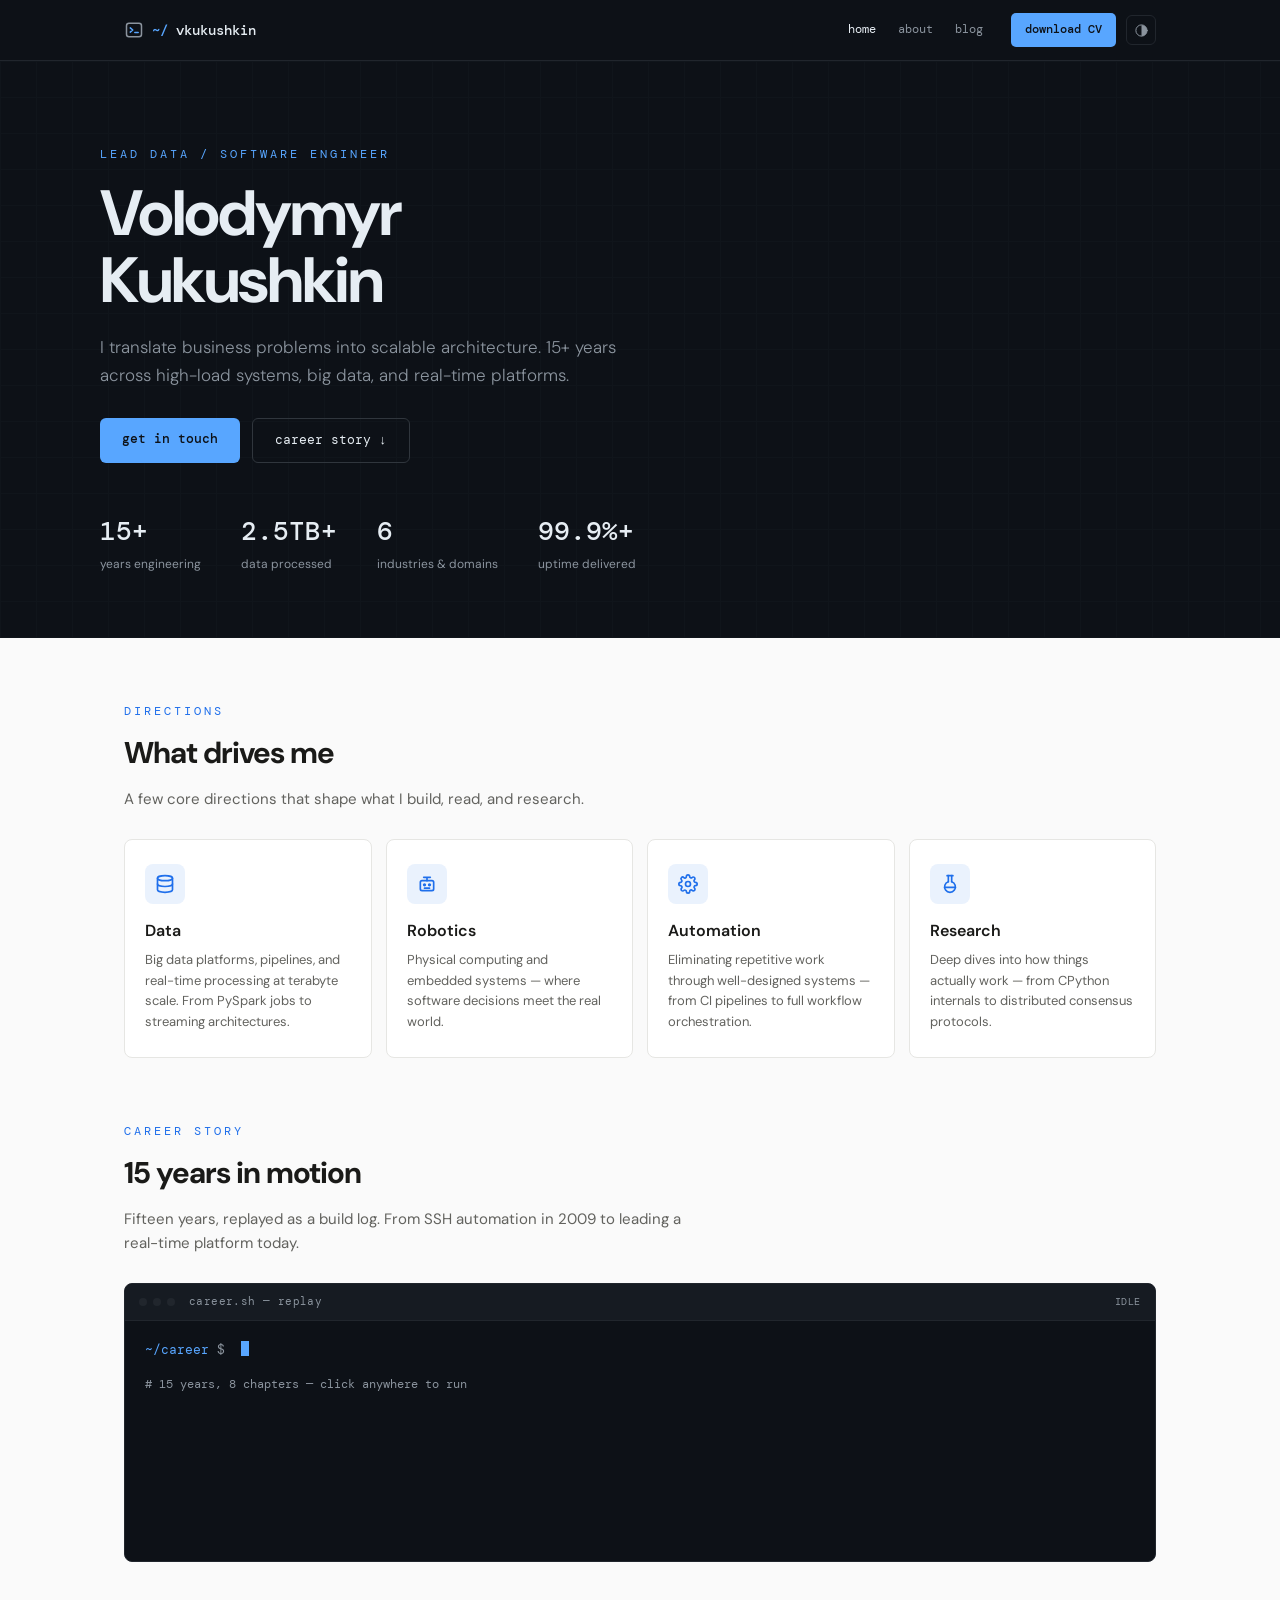
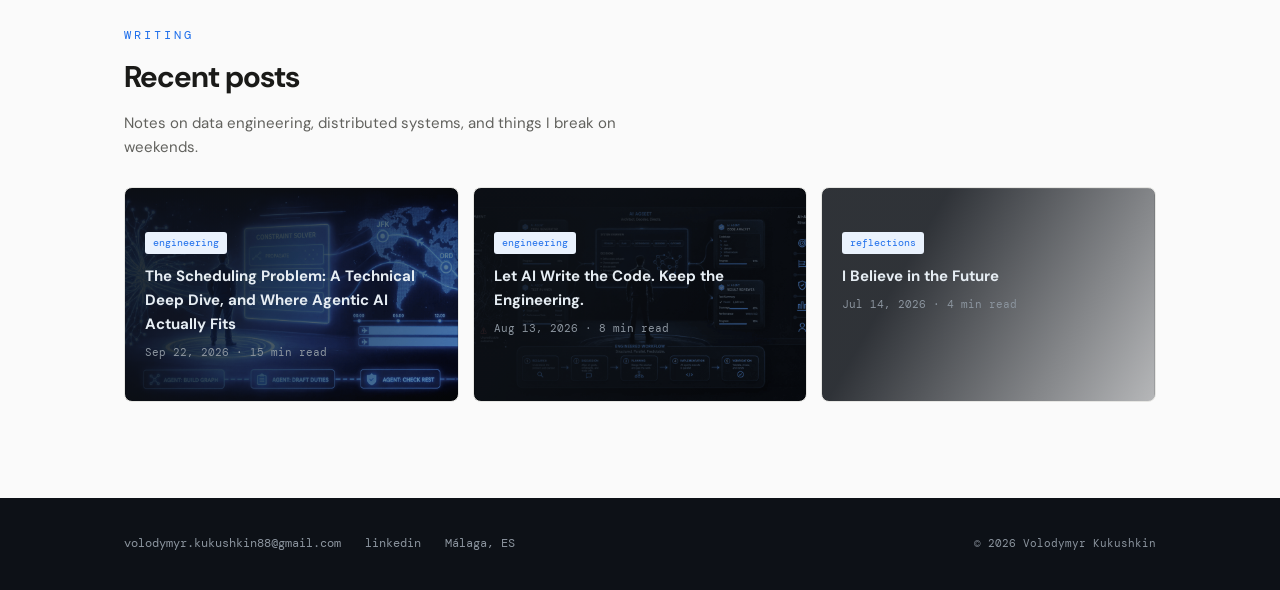
==== commit b5c2647b: "Added opt/sched article" ====
--- a/index.html
+++ b/index.html
@@ -122,6 +122,12 @@
     <h2 class="reveal">Recent posts</h2>
     <p class="lede reveal">Notes on data engineering, distributed systems, and things I break on weekends.</p>
     <div class="blog-grid">
+      <a class="blog-card real banner reveal" href="blog/scheduling-and-agentic-ai/index.html"
+         style="--card-img-blue:url('blog/scheduling-and-agentic-ai/terminal_blue_scheduling_banner_header.png'); --card-img-silver:url('blog/scheduling-and-agentic-ai/code_scheduling_banner_header.png')">
+        <span class="blog-tag">engineering</span>
+        <h3>The Scheduling Problem: A Technical Deep Dive, and Where Agentic AI Actually Fits</h3>
+        <div class="date">Sep 22, 2026 · 15 min read</div>
+      </a>
       <a class="blog-card real banner reveal" href="blog/let-ai-write-the-code/index.html"
          style="--card-img-blue:url('blog/let-ai-write-the-code/terminal_blue_protocol_banner_header.png'); --card-img-silver:url('blog/let-ai-write-the-code/code_protocol_banner_header.png')">
         <span class="blog-tag">engineering</span>
@@ -134,11 +140,6 @@
         <h3>I Believe in the Future</h3>
         <div class="date">Jul 14, 2026 · 4 min read</div>
       </a>
-      <div class="blog-card reveal">
-        <svg width="22" height="22" viewBox="0 0 24 24" fill="none" stroke="currentColor" stroke-width="1.5" stroke-linecap="round"><path d="M12 20h9"/><path d="M16.5 3.5a2.12 2.12 0 0 1 3 3L7 19l-4 1 1-4Z"/></svg>
-        <div class="soon-title">Building an Optimal Schedule</div>
-        <div class="soon">coming soon</div>
-      </div>
     </div>
   </div>
 </section>
--- a/styles.css
+++ b/styles.css
@@ -619,6 +619,78 @@
   margin-top: 44px;
 }
 
+.post-body ol {
+  margin-top: 16px;
+  padding-left: 20px;
+}
+
+.post-body ol li {
+  font-size: 16px;
+  line-height: 1.75;
+  color: var(--text-2);
+  margin-top: 8px;
+}
+
+.post-body code {
+  font-family: var(--mono);
+  font-size: 0.88em;
+  color: var(--text);
+  background: var(--accent-soft);
+  padding: 1px 5px;
+  border-radius: 4px;
+}
+
+.post-body pre {
+  margin-top: 20px;
+  padding: 18px 20px;
+  background: var(--ink);
+  border: 1px solid var(--ink-border);
+  border-radius: var(--radius);
+  overflow-x: auto;
+}
+
+.post-body pre code {
+  background: none;
+  padding: 0;
+  color: var(--text-inv);
+  font-size: 13px;
+  line-height: 1.7;
+  white-space: pre;
+}
+
+.post-body .table-scroll {
+  margin-top: 20px;
+  overflow-x: auto;
+}
+
+.post-body table {
+  width: 100%;
+  min-width: 640px;
+  border-collapse: collapse;
+  font-size: 13px;
+}
+
+.post-body th,
+.post-body td {
+  border: 1px solid var(--line);
+  padding: 10px 12px;
+  text-align: left;
+  vertical-align: top;
+  line-height: 1.55;
+}
+
+.post-body th {
+  font-family: var(--mono);
+  font-size: 11px;
+  letter-spacing: 0.02em;
+  text-transform: uppercase;
+  color: var(--text-3);
+  background: var(--accent-soft);
+  white-space: nowrap;
+}
+
+.post-body td { color: var(--text-2); }
+
 a.blog-card.real { display: block; text-decoration: none; }
 
 /* Post card with a banner background. The image URLs are supplied per-post
@@ -638,7 +710,7 @@
 
 :root[data-theme="silver"] .blog-card.real.banner {
   background-image:
-    linear-gradient(120deg, rgba(255,255,255,0.92) 30%, rgba(255,255,255,0.45) 100%),
+    linear-gradient(120deg, rgba(255,255,255,0.92) 50%, rgba(255,255,255,0.45) 100%),
     var(--card-img-silver);
 }
 
@@ -693,6 +765,39 @@
 
 .theme-toggle:hover { color: var(--text-inv); border-color: var(--accent); }
 
+/* ---------- Nav — narrow screens ----------
+   The nav is a single non-wrapping row, so on small screens the CTA and theme
+   toggle used to be pushed past the right edge. Tighten the spacing, then drop
+   the CTA down to just "CV" when there still isn't room. */
+@media (max-width: 720px) {
+  .nav-inner { gap: 14px; }
+  .nav-links { gap: 14px; }
+  .nav-links a { font-size: 11px; }
+  .nav-end { gap: 8px; }
+  .nav-cta { padding: 6px 10px; }
+  .logo { font-size: 13px; }
+}
+
+@media (max-width: 560px) {
+  .container { padding: 0 16px; }
+  .nav-inner { gap: 10px; }
+  .nav-links { gap: 12px; }
+  .nav-cta {
+    font-size: 0;               /* hide "download CV" … */
+    padding: 6px 9px;
+  }
+  .nav-cta::after {
+    content: 'CV';              /* … and show a short label instead */
+    font-size: 12px;
+  }
+  .logo .tilde { display: none; }
+}
+
+@media (max-width: 380px) {
+  .nav-links a { font-size: 10.5px; }
+  .nav-links { gap: 10px; }
+}
+
 /* ---------- Silver theme — structural tweaks ---------- */
 :root[data-theme="silver"] .nav {
   background: rgba(244, 245, 247, 0.92);
@@ -719,7 +824,9 @@
 :root[data-theme="silver"] .card { border-top: 3px solid var(--ink-2); }
 :root[data-theme="silver"] .card:hover { box-shadow: 0 8px 24px rgba(36, 40, 47, 0.06); }
 
-:root[data-theme="silver"] .blog-card { background: rgba(255, 255, 255, 0.5); }
+/* background-color, not the shorthand — the shorthand would reset the
+   background-size/position that .blog-card.real.banner relies on. */
+:root[data-theme="silver"] .blog-card { background-color: rgba(255, 255, 255, 0.5); }
 
 :root[data-theme="silver"] .btn-ghost {
   border-color: var(--ink-border);
